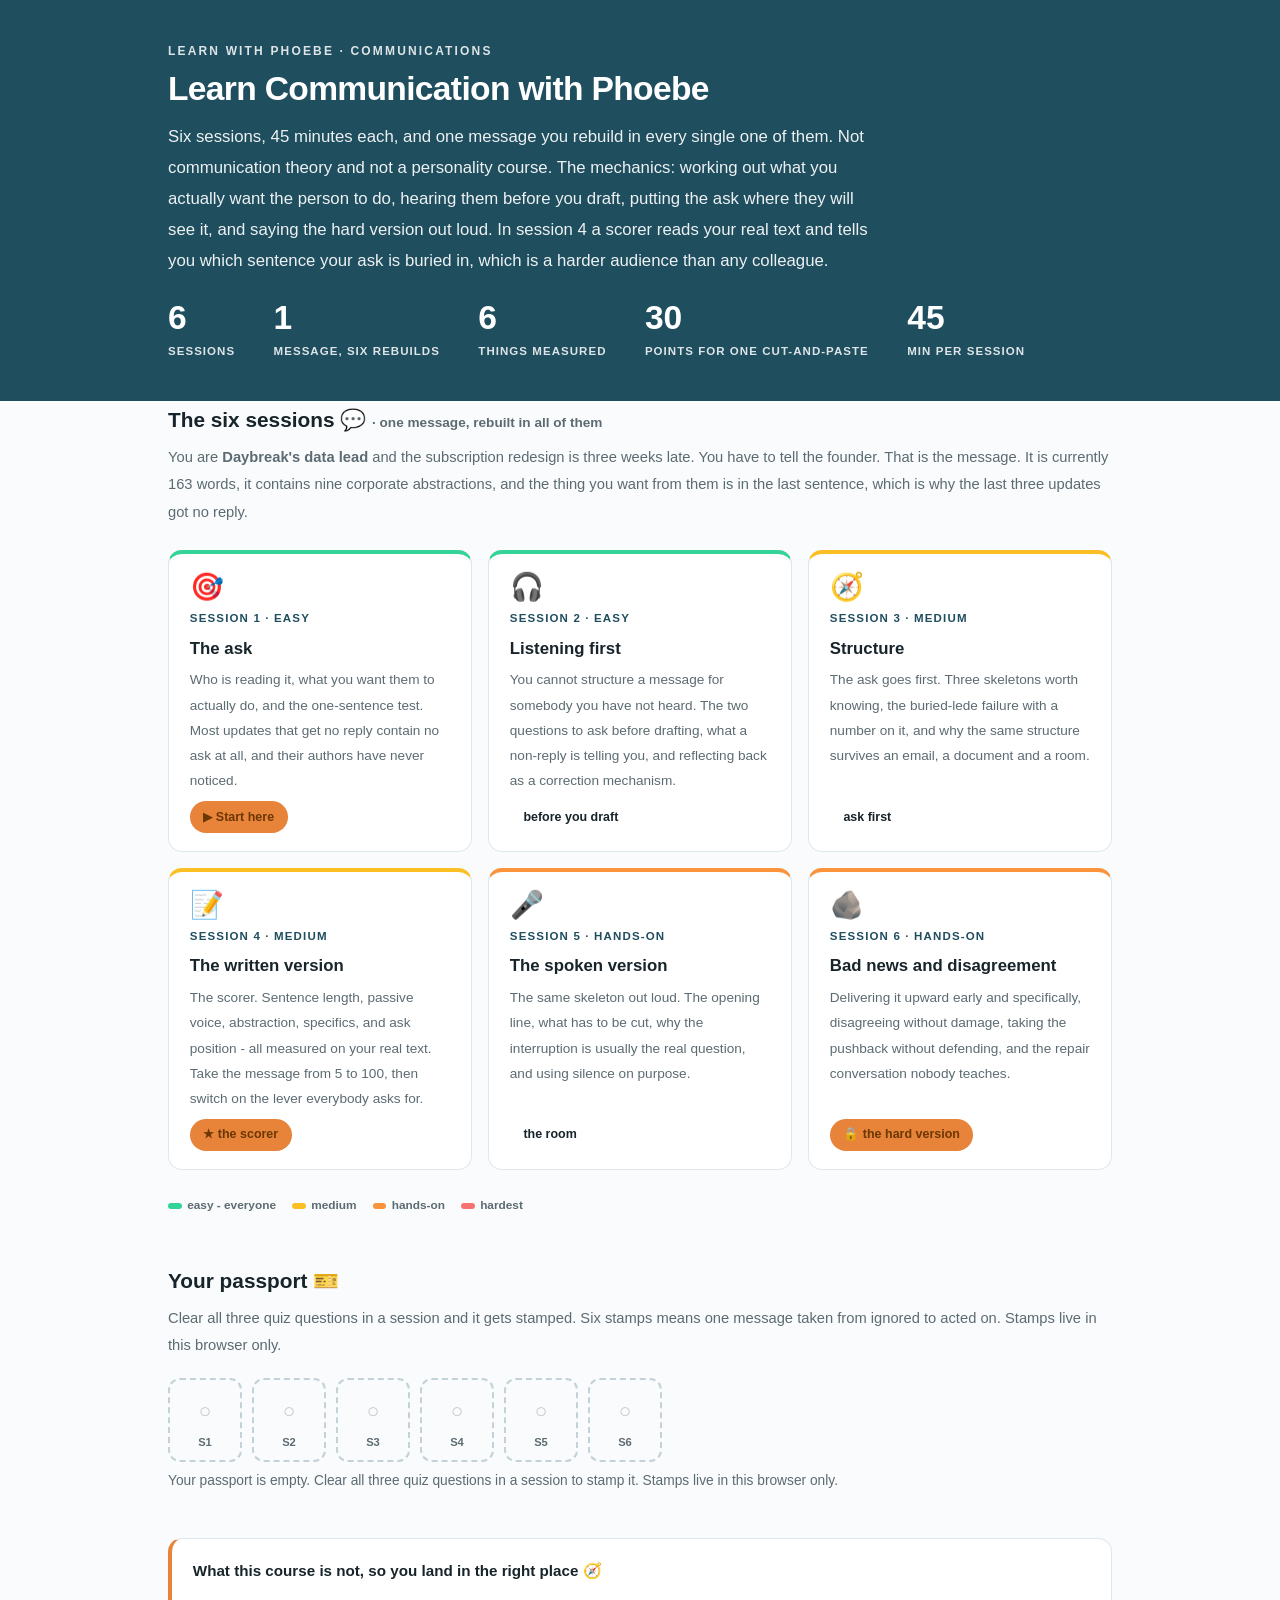
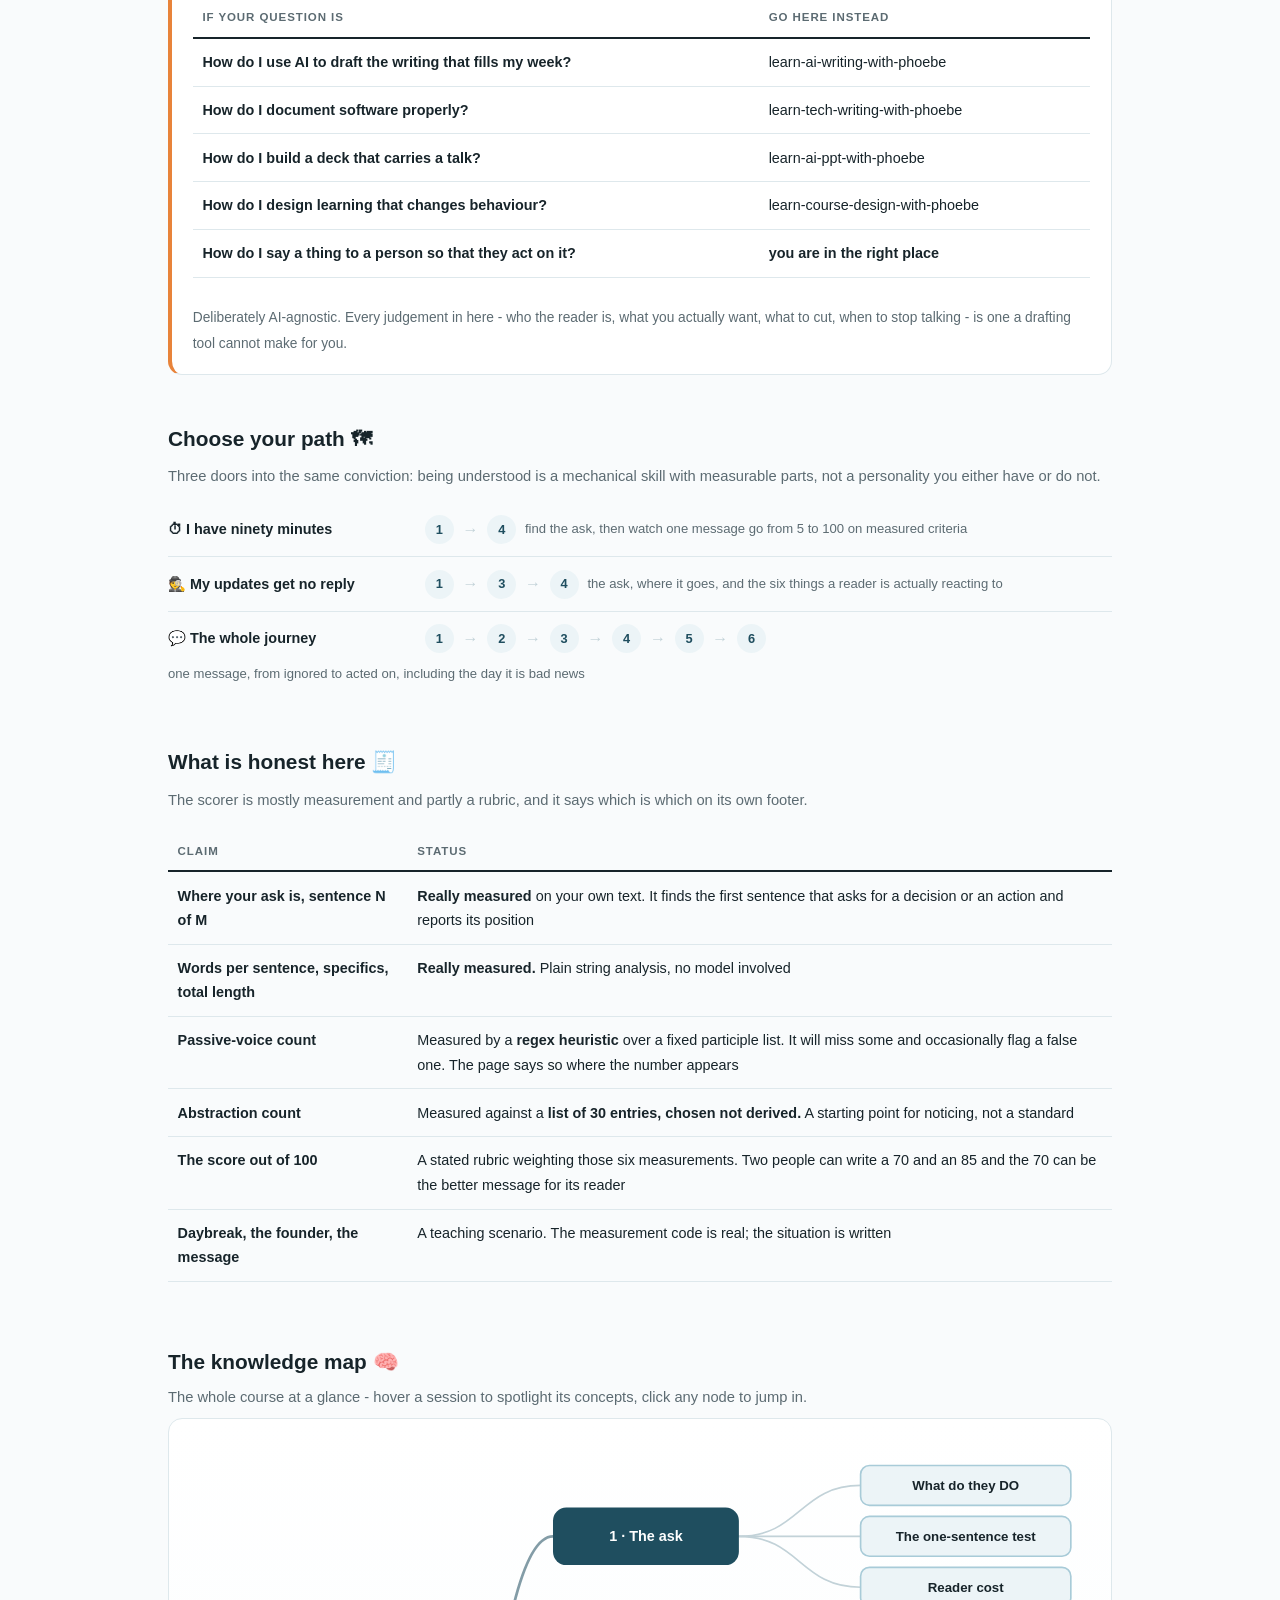
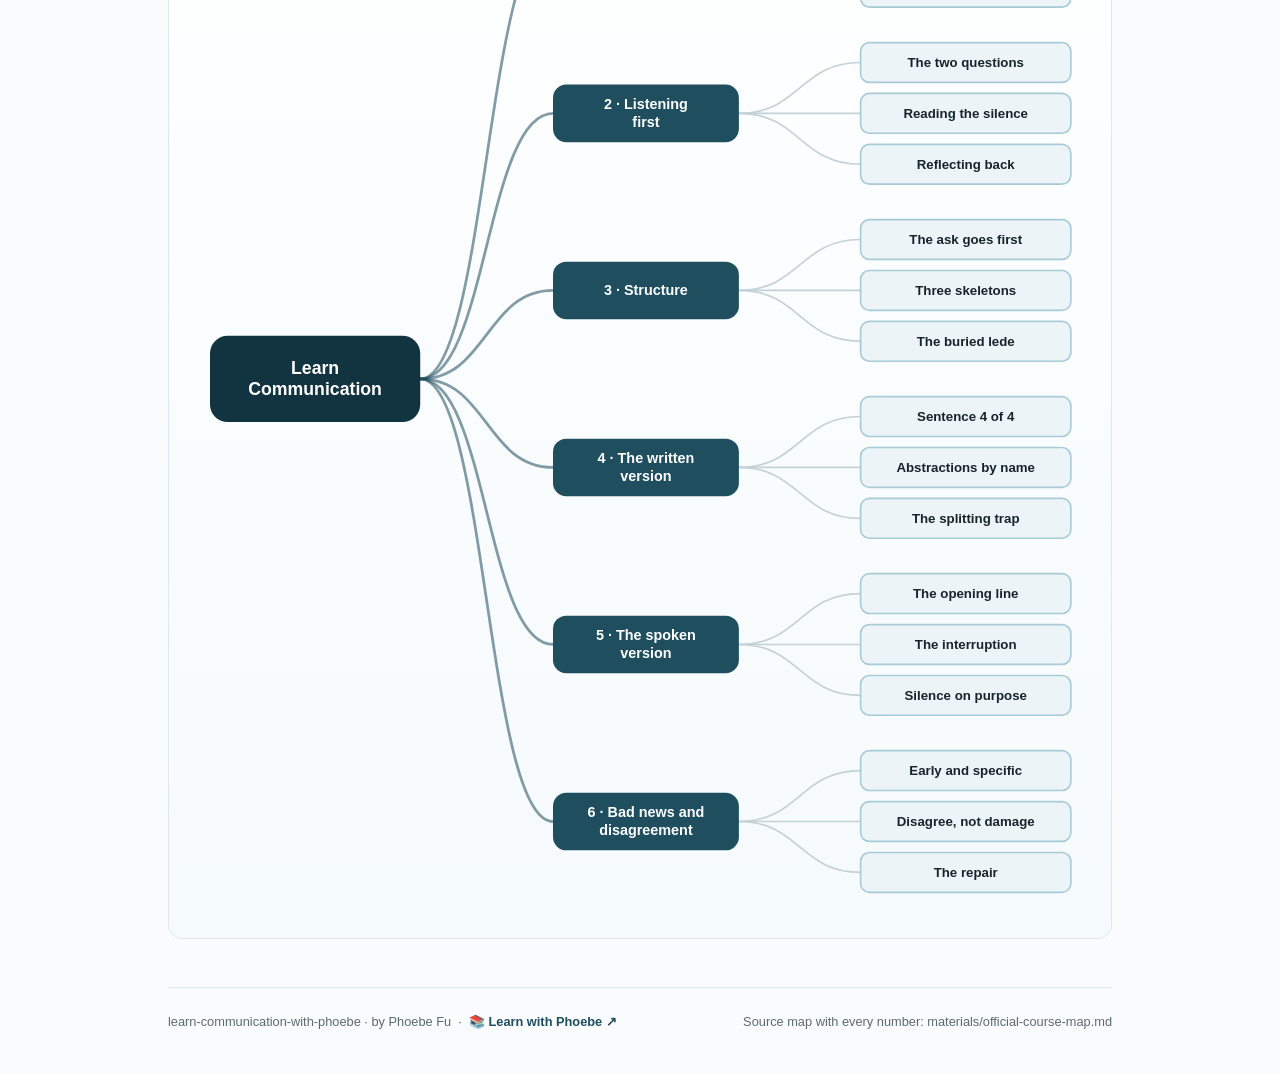
==== index.html @ 99e03c55 "learn-communication-with-phoebe: six sessions, one message rebuilt six times Section comm course 1 o" ====
<!DOCTYPE html>
<html lang="en">
<head>
<meta charset="UTF-8">
<meta name="viewport" content="width=device-width, initial-scale=1.0">
<!-- social:start -->
<meta name="description" content="Six sessions, one message that keeps failing. Audience, listening, structure, the written version, the spoken version, and the day it is bad news. With a scorer that measures your real text - including which sentence your ask is buried in. Free, by Phoebe Fu.">
<meta property="og:type" content="website">
<meta property="og:site_name" content="Learn with Phoebe">
<meta property="og:title" content="Learn Communication with Phoebe">
<meta property="og:description" content="One message, rebuilt six times. With a clarity scorer that measures your real text and tells you which sentence your ask is buried in.">
<meta property="og:url" content="https://phoebefu6.github.io/learn-communication-with-phoebe/">
<meta property="og:image" content="https://phoebefu6.github.io/learn-communication-with-phoebe/assets/og-cover.png">
<meta property="og:image:width" content="1200">
<meta property="og:image:height" content="630">
<meta name="twitter:card" content="summary_large_image">
<meta name="twitter:title" content="Learn Communication with Phoebe">
<meta name="twitter:description" content="One message, rebuilt six times, with a scorer that measures your real text.">
<meta name="twitter:image" content="https://phoebefu6.github.io/learn-communication-with-phoebe/assets/og-cover.png">
<!-- social:end -->
<title>Learn Communication with Phoebe</title>
<link rel="stylesheet" href="assets/style.css?v=2">
<style>

  .stats-row { display: flex; gap: 2.4rem; margin-top: 1.5rem; flex-wrap: wrap; }
  .stat b { display: block; font-size: 2.1rem; font-weight: 800; line-height: 1.05; font-variant-numeric: tabular-nums; }
  .stat span { font-size: .72rem; opacity: .85; text-transform: uppercase; letter-spacing: .09em; font-weight: 600; }

  .course-grid { display: grid; grid-template-columns: repeat(auto-fit, minmax(17rem, 1fr)); gap: 1rem; margin-top: 1.5rem; }
  .course-card {
    border: 1px solid var(--hairline);
    border-top: 4px solid var(--diff, var(--indigo));
    border-radius: var(--radius);
    padding: 1.2rem 1.3rem 1.1rem;
    display: flex;
    flex-direction: column;
    gap: .5rem;
    text-decoration: none;
    color: var(--ink);
    background: #fff;
    transition: box-shadow .15s ease, border-color .15s ease, transform .15s ease;
    position: relative;
  }
  .course-card:hover { border-color: var(--indigo-soft); border-top-color: var(--diff, var(--indigo)); box-shadow: 0 8px 28px rgba(31,78,95,.14); transform: translateY(-3px); }
  .course-card .cicon { font-size: 1.7rem; line-height: 1; }
  .course-card .cnum { font-size: .72rem; font-weight: 700; color: var(--indigo); text-transform: uppercase; letter-spacing: .1em; }
  .course-card h3 { font-size: 1.05rem; font-weight: 800; line-height: 1.3; }
  .course-card p { font-size: .85rem; color: var(--muted); flex: 1; }
  .course-card .meta { display: flex; gap: .4rem; flex-wrap: wrap; }

  .diff-legend { display: flex; gap: 1rem; margin-top: 1.6rem; font-size: .74rem; color: var(--muted); font-weight: 600; flex-wrap: wrap; }
  .diff-legend i { display: inline-block; width: .85rem; height: .35rem; border-radius: 999px; margin-right: .35rem; vertical-align: middle; }

  .paths { margin-top: 2.6rem; }
  .paths h2 { font-size: 1.3rem; font-weight: 800; margin-bottom: .3rem; }
  .paths .plede { color: var(--muted); font-size: .92rem; margin-bottom: .8rem; }
  .path { display: flex; gap: .55rem; align-items: center; padding: .75rem 0; border-bottom: .5px solid var(--hairline); flex-wrap: wrap; }
  .path:last-child { border-bottom: none; }
  .path b { min-width: 15.5rem; font-size: .9rem; }
  .path .pstep { background: var(--indigo-50); color: var(--indigo); border-radius: 999px; padding: .16rem .68rem; font-weight: 700; font-size: .8rem; text-decoration: none; transition: all .12s ease; }
  .path .pstep:hover { background: var(--indigo); color: #fff; }
  .path .parr { color: var(--faint); font-weight: 700; }

  .mm-section { margin-top: 1.6rem; }
  .mm-section h2 { font-size: 1.3rem; font-weight: 800; margin-bottom: .2rem; }
  .mm-section .mm-lede { color: var(--muted); font-size: .92rem; margin-bottom: .4rem; }
  .mm-wrap { border: 1px solid var(--hairline); border-radius: var(--radius); background: linear-gradient(180deg,#fff,#F5FAFC); padding: .6rem; overflow-x: auto; }
  .mm-svg { width: 100%; height: auto; display: block; max-width: 60rem; margin: 0 auto; min-width: 34rem; }
  .mm-link { cursor: pointer; text-decoration: none; }
  .mm-node rect { transition: opacity .15s ease, filter .15s ease; }
  .mm-node text { pointer-events: none; }
  .mm-link:hover .mm-node rect { filter: brightness(1.06); }
  .mm-edge { transition: opacity .15s ease; }

  .not-this { border: 1px solid var(--hairline); border-left: 4px solid var(--amber); border-radius: var(--radius); background: #fff; padding: 1.1rem 1.3rem; margin-top: 1.2rem; }
  .not-this h3 { font-size: .95rem; font-weight: 800; margin-bottom: .5rem; }
</style>
</head>
<body>

<header class="masthead">
  <div class="wrap">
    <div class="eyebrow">Learn with Phoebe &middot; Communications</div>
    <h1>Learn <span class="accent">Communication</span> with Phoebe</h1>
    <p class="sub">Six sessions, 45 minutes each, and one message you rebuild in every single one of them. Not communication theory and not a personality course. The mechanics: working out what you actually want the person to do, hearing them before you draft, putting the ask where they will see it, and saying the hard version out loud. In session 4 a scorer reads your real text and tells you which sentence your ask is buried in, which is a harder audience than any colleague.</p>
    <div class="stats-row">
      <div class="stat"><b data-count="6">6</b><span>sessions</span></div>
      <div class="stat"><b data-count="1">1</b><span>message, six rebuilds</span></div>
      <div class="stat"><b data-count="6">6</b><span>things measured</span></div>
      <div class="stat"><b data-count="30">30</b><span>points for one cut-and-paste</span></div>
      <div class="stat"><b data-count="45">45</b><span>min per session</span></div>
    </div>
  </div>
</header>

<main class="wrap">

  <section class="section">
    <div class="paths" style="margin-top:0">
      <h2>The six sessions &#128172; <span style="font-size:.85rem;font-weight:600;color:var(--muted)">&middot; one message, rebuilt in all of them</span></h2>
      <p class="plede">You are <strong>Daybreak's data lead</strong> and the subscription redesign is three weeks late. You have to tell the founder. That is the message. It is currently 163 words, it contains nine corporate abstractions, and the thing you want from them is in the last sentence, which is why the last three updates got no reply.</p>
    </div>

    <div class="course-grid">
      <a class="course-card" href="courses/01-the-ask.html" style="--diff:#34D399">
        <span class="cicon">&#127919;</span>
        <span class="cnum">Session 1 &middot; easy</span>
        <h3>The ask</h3>
        <p>Who is reading it, what you want them to actually do, and the one-sentence test. Most updates that get no reply contain no ask at all, and their authors have never noticed.</p>
        <span class="meta"><span class="pill amber">&#9654; Start here</span></span>
      </a>
      <a class="course-card" href="courses/02-listening-first.html" style="--diff:#34D399">
        <span class="cicon">&#127911;</span>
        <span class="cnum">Session 2 &middot; easy</span>
        <h3>Listening first</h3>
        <p>You cannot structure a message for somebody you have not heard. The two questions to ask before drafting, what a non-reply is telling you, and reflecting back as a correction mechanism.</p>
        <span class="meta"><span class="pill">before you draft</span></span>
      </a>
      <a class="course-card" href="courses/03-structure.html" style="--diff:#FBBF24">
        <span class="cicon">&#129517;</span>
        <span class="cnum">Session 3 &middot; medium</span>
        <h3>Structure</h3>
        <p>The ask goes first. Three skeletons worth knowing, the buried-lede failure with a number on it, and why the same structure survives an email, a document and a room.</p>
        <span class="meta"><span class="pill">ask first</span></span>
      </a>
      <a class="course-card" href="courses/04-the-written-version.html" style="--diff:#FBBF24">
        <span class="cicon">&#128221;</span>
        <span class="cnum">Session 4 &middot; medium</span>
        <h3>The written version</h3>
        <p>The scorer. Sentence length, passive voice, abstraction, specifics, and ask position - all measured on your real text. Take the message from 5 to 100, then switch on the lever everybody asks for.</p>
        <span class="meta"><span class="pill amber">&#9733; the scorer</span></span>
      </a>
      <a class="course-card" href="courses/05-the-spoken-version.html" style="--diff:#FB923C">
        <span class="cicon">&#127908;</span>
        <span class="cnum">Session 5 &middot; hands-on</span>
        <h3>The spoken version</h3>
        <p>The same skeleton out loud. The opening line, what has to be cut, why the interruption is usually the real question, and using silence on purpose.</p>
        <span class="meta"><span class="pill">the room</span></span>
      </a>
      <a class="course-card" href="courses/06-bad-news-and-disagreement.html" style="--diff:#FB923C">
        <span class="cicon">&#129704;</span>
        <span class="cnum">Session 6 &middot; hands-on</span>
        <h3>Bad news and disagreement</h3>
        <p>Delivering it upward early and specifically, disagreeing without damage, taking the pushback without defending, and the repair conversation nobody teaches.</p>
        <span class="meta"><span class="pill amber">&#128274; the hard version</span></span>
      </a>
    </div>

    <div class="diff-legend">
      <span><i style="background:#34D399"></i>easy - everyone</span>
      <span><i style="background:#FBBF24"></i>medium</span>
      <span><i style="background:#FB923C"></i>hands-on</span>
      <span><i style="background:#F87171"></i>hardest</span>
    </div>
  </section>

  <section class="section">
    <div class="paths" style="margin-top:0">
      <h2>Your passport &#127915;</h2>
      <p class="plede">Clear all three quiz questions in a session and it gets stamped. Six stamps means one message taken from ignored to acted on. Stamps live in this browser only.</p>
    </div>
    <div class="pp-strip"></div>
  </section>

  <section class="section">
    <div class="not-this">
      <h3>What this course is not, so you land in the right place &#129517;</h3>
      <table class="clean">
        <tr><th>If your question is</th><th>Go here instead</th></tr>
        <tr><td>How do I use AI to draft the writing that fills my week?</td><td><span class="mono">learn-ai-writing-with-phoebe</span></td></tr>
        <tr><td>How do I document software properly?</td><td><span class="mono">learn-tech-writing-with-phoebe</span></td></tr>
        <tr><td>How do I build a deck that carries a talk?</td><td><span class="mono">learn-ai-ppt-with-phoebe</span></td></tr>
        <tr><td>How do I design learning that changes behaviour?</td><td><span class="mono">learn-course-design-with-phoebe</span></td></tr>
        <tr><td><strong>How do I say a thing to a person so that they act on it?</strong></td><td><strong>you are in the right place</strong></td></tr>
      </table>
      <p style="margin-top:.7rem;font-size:.86rem;color:var(--muted)">Deliberately AI-agnostic. Every judgement in here - who the reader is, what you actually want, what to cut, when to stop talking - is one a drafting tool cannot make for you.</p>
    </div>
  </section>

  <section class="section">
    <div class="paths">
      <h2>Choose your path &#128506;</h2>
      <p class="plede">Three doors into the same conviction: being understood is a mechanical skill with measurable parts, not a personality you either have or do not.</p>
      <div class="path"><b>&#9201; I have ninety minutes</b>
        <a class="pstep" href="courses/01-the-ask.html">1</a><span class="parr">&rarr;</span>
        <a class="pstep" href="courses/04-the-written-version.html">4</a>
        <span style="font-size:.82rem;color:var(--muted)">find the ask, then watch one message go from 5 to 100 on measured criteria</span>
      </div>
      <div class="path"><b>&#128373; My updates get no reply</b>
        <a class="pstep" href="courses/01-the-ask.html">1</a><span class="parr">&rarr;</span>
        <a class="pstep" href="courses/03-structure.html">3</a><span class="parr">&rarr;</span>
        <a class="pstep" href="courses/04-the-written-version.html">4</a>
        <span style="font-size:.82rem;color:var(--muted)">the ask, where it goes, and the six things a reader is actually reacting to</span>
      </div>
      <div class="path"><b>&#128172; The whole journey</b>
        <a class="pstep" href="courses/01-the-ask.html">1</a><span class="parr">&rarr;</span>
        <a class="pstep" href="courses/02-listening-first.html">2</a><span class="parr">&rarr;</span>
        <a class="pstep" href="courses/03-structure.html">3</a><span class="parr">&rarr;</span>
        <a class="pstep" href="courses/04-the-written-version.html">4</a><span class="parr">&rarr;</span>
        <a class="pstep" href="courses/05-the-spoken-version.html">5</a><span class="parr">&rarr;</span>
        <a class="pstep" href="courses/06-bad-news-and-disagreement.html">6</a>
        <span style="font-size:.82rem;color:var(--muted)">one message, from ignored to acted on, including the day it is bad news</span>
      </div>
    </div>
  </section>

  <section class="section">
    <div class="paths" style="margin-top:0">
      <h2>What is honest here &#129534;</h2>
      <p class="plede">The scorer is mostly measurement and partly a rubric, and it says which is which on its own footer.</p>
    </div>
    <table class="clean">
      <tr><th>Claim</th><th>Status</th></tr>
      <tr><td>Where your ask is, sentence N of M</td><td><strong>Really measured</strong> on your own text. It finds the first sentence that asks for a decision or an action and reports its position</td></tr>
      <tr><td>Words per sentence, specifics, total length</td><td><strong>Really measured.</strong> Plain string analysis, no model involved</td></tr>
      <tr><td>Passive-voice count</td><td>Measured by a <strong>regex heuristic</strong> over a fixed participle list. It will miss some and occasionally flag a false one. The page says so where the number appears</td></tr>
      <tr><td>Abstraction count</td><td>Measured against a <strong>list of 30 entries, chosen not derived.</strong> A starting point for noticing, not a standard</td></tr>
      <tr><td>The score out of 100</td><td>A stated rubric weighting those six measurements. Two people can write a 70 and an 85 and the 70 can be the better message for its reader</td></tr>
      <tr><td>Daybreak, the founder, the message</td><td>A teaching scenario. The measurement code is real; the situation is written</td></tr>
    </table>
  </section>

  <section class="section mm-section">
    <h2>The knowledge map &#129504;</h2>
    <p class="mm-lede">The whole course at a glance - hover a session to spotlight its concepts, click any node to jump in.</p>
    <div class="mm-wrap"><div id="mindmap"></div></div>
  </section>

  <footer class="pagefoot">
    <span>learn-communication-with-phoebe &middot; by Phoebe Fu &nbsp;&middot;&nbsp; &#128218; <a href="https://phoebefu6.github.io/learn-with-phoebe/">Learn with Phoebe &#8599;</a></span>
    <span>Source map with every number: <span class="mono">materials/official-course-map.md</span></span>
  </footer>

</main>

<script>
window.MINDMAP_DATA = {
  title: "Learn\nCommunication",
  centerColor: "#123441",
  sessions: [
    { label: "The ask", href: "courses/01-the-ask.html", color: "#34D399",
      concepts: [
        { label: "What do they DO", href: "courses/01-the-ask.html" },
        { label: "The one-sentence test", href: "courses/01-the-ask.html" },
        { label: "Reader cost", href: "courses/01-the-ask.html" } ] },
    { label: "Listening\nfirst", href: "courses/02-listening-first.html", color: "#34D399",
      concepts: [
        { label: "The two questions", href: "courses/02-listening-first.html" },
        { label: "Reading the silence", href: "courses/02-listening-first.html" },
        { label: "Reflecting back", href: "courses/02-listening-first.html" } ] },
    { label: "Structure", href: "courses/03-structure.html", color: "#FBBF24",
      concepts: [
        { label: "The ask goes first", href: "courses/03-structure.html" },
        { label: "Three skeletons", href: "courses/03-structure.html" },
        { label: "The buried lede", href: "courses/03-structure.html" } ] },
    { label: "The written\nversion", href: "courses/04-the-written-version.html", color: "#FBBF24",
      concepts: [
        { label: "Sentence 4 of 4", href: "courses/04-the-written-version.html" },
        { label: "Abstractions by name", href: "courses/04-the-written-version.html" },
        { label: "The splitting trap", href: "courses/04-the-written-version.html" } ] },
    { label: "The spoken\nversion", href: "courses/05-the-spoken-version.html", color: "#FB923C",
      concepts: [
        { label: "The opening line", href: "courses/05-the-spoken-version.html" },
        { label: "The interruption", href: "courses/05-the-spoken-version.html" },
        { label: "Silence on purpose", href: "courses/05-the-spoken-version.html" } ] },
    { label: "Bad news and\ndisagreement", href: "courses/06-bad-news-and-disagreement.html", color: "#FB923C",
      concepts: [
        { label: "Early and specific", href: "courses/06-bad-news-and-disagreement.html" },
        { label: "Disagree, not damage", href: "courses/06-bad-news-and-disagreement.html" },
        { label: "The repair", href: "courses/06-bad-news-and-disagreement.html" } ] }
  ]
};
</script>
<script src="assets/mindmap.js?v=2"></script>
<script src="assets/app.js?v=2"></script>
</body>
</html>
---- assets/style.css ----
/* learn-communication-with-phoebe - editorial bold design system
   Accent: deep petrol #1F4E5F · Ink petrol #123441 · Flagship: signal orange #E8833A
   (CSS var names still read --indigo/--amber; they hold petrol and orange.) */

:root {
  --indigo: #1F4E5F;
  --indigo-deep: #123441;
  --indigo-mid: #2E7189;
  --indigo-soft: #A8CBD8;
  --indigo-50: #ECF4F7;
  --ink: #17242A;
  --muted: #5C6B72;
  --faint: #C2D2D8;
  --hairline: #DEE8EC;
  --amber: #E8833A;
  --amber-ink: #6B3703;
  --amber-50: #FDF2E7;
  --paper: #F9FBFC;
  --code-bg: #10222A;
  --code-ink: #DCE9EE;
  --radius: 14px;
}

* { margin: 0; padding: 0; box-sizing: border-box; }

html { font-size: 16px; scroll-behavior: smooth; }
html.zoom-125 { font-size: 20px; }
html.zoom-150 { font-size: 24px; }

body {
  font-family: "Inter", -apple-system, BlinkMacSystemFont, "Segoe UI", Roboto, sans-serif;
  background: var(--paper);
  color: var(--ink);
  line-height: 1.85;
  font-feature-settings: "tnum";
}

.wrap { max-width: 62rem; margin: 0 auto; padding: 0 1.5rem; }

/* ---------- header band ---------- */
.masthead {
  background: var(--indigo);
  color: #fff;
  padding: 2.5rem 0 2.25rem;
}
.masthead .eyebrow {
  font-size: .75rem;
  letter-spacing: .18em;
  text-transform: uppercase;
  opacity: .85;
  font-weight: 600;
}
.masthead h1 {
  font-size: 2.1rem;
  line-height: 1.15;
  font-weight: 800;
  margin: .5rem 0 .75rem;
  letter-spacing: -.02em;
}
.masthead h1 .accent { color: inherit; }
.masthead .sub { font-size: 1.05rem; opacity: .92; max-width: 44rem; }

.chip-row { display: flex; flex-wrap: wrap; gap: .5rem; margin-top: 1.1rem; }
.chip {
  display: inline-flex;
  align-items: center;
  gap: .35rem;
  border-radius: 999px;
  padding: .25rem .8rem;
  font-size: .78rem;
  font-weight: 600;
  white-space: nowrap;
}
.chip.level { background: #fff; color: var(--indigo); }
.chip.audience { background: rgba(255,255,255,.16); color: #fff; border: 1px solid rgba(255,255,255,.35); }
.chip.time { background: var(--ink); color: #fff; font-variant-numeric: tabular-nums; }


/* ---------- toolbar ---------- */
.toolbar {
  position: sticky;
  top: 0;
  z-index: 40;
  background: rgba(255,255,255,.94);
  backdrop-filter: blur(6px);
  border-bottom: 1px solid var(--hairline);
  padding: .55rem 0;
}
.toolbar .wrap { display: flex; align-items: center; gap: .6rem; }
.toolbar .crumb { font-size: .8rem; color: var(--muted); font-weight: 600; margin-right: auto; }
.toolbar .crumb a { color: var(--indigo); text-decoration: none; }
.btn {
  border: 1px solid var(--hairline);
  background: #fff;
  color: var(--ink);
  border-radius: 999px;
  padding: .35rem .9rem;
  font-size: .78rem;
  font-weight: 600;
  cursor: pointer;
  font-family: inherit;
  transition: all .15s ease;
}
.btn:hover { border-color: var(--indigo); color: var(--indigo); }
.btn.primary { background: var(--indigo); border-color: var(--indigo); color: #fff; }
.btn.primary:hover { background: var(--indigo-deep); }

/* ---------- sections ---------- */
main { padding: 2.5rem 0 4rem; }

.section { margin-bottom: 2.8rem; }
.section-kicker { margin-bottom: 1rem; }
.section-kicker .klabel {
  display: block;
  font-size: .72rem;
  text-transform: uppercase;
  letter-spacing: .1em;
  color: var(--indigo);
  font-weight: 700;
  margin-bottom: .35rem;
}
.section-kicker h2 {
  font-size: 1.45rem;
  font-weight: 800;
  letter-spacing: -.01em;
  display: flex;
  align-items: center;
  gap: .7rem;
  flex-wrap: wrap;
}
.section-kicker .tag {
  border-radius: 999px;
  padding: .18rem .7rem;
  font-size: .7rem;
  font-weight: 700;
  text-transform: uppercase;
  letter-spacing: .08em;
}
.tag.concept { background: var(--indigo-50); color: var(--indigo); }
.tag.demo { background: var(--amber-50); color: var(--amber-ink); }
.tag.exercise { background: var(--ink); color: #fff; }

.lede { color: var(--muted); max-width: 46rem; margin-bottom: 1.4rem; line-height: 1.8; }

/* live vs self-study markers on cards */
.mode {
  font-size: .64rem;
  font-weight: 700;
  text-transform: uppercase;
  letter-spacing: .07em;
  padding: .14rem .6rem;
  border-radius: 999px;
  flex: none;
}
.mode.live { background: var(--indigo); color: #fff; }
.mode.self { background: #fff; color: var(--muted); border: 1px solid var(--hairline); }

/* ---------- accordions ---------- */
details.card {
  border: 1px solid var(--hairline);
  border-radius: var(--radius);
  margin-bottom: .8rem;
  overflow: hidden;
  background: #fff;
}
details.card[open] { border-color: var(--indigo-soft); box-shadow: 0 8px 28px rgba(31,78,95,.08); }
details.card summary {
  list-style: none;
  cursor: pointer;
  padding: 1rem 1.25rem;
  display: flex;
  align-items: center;
  gap: .75rem;
  font-weight: 700;
  font-size: 1.02rem;
  user-select: none;
}
details.card summary::-webkit-details-marker { display: none; }
details.card summary .dot {
  width: .6rem; height: .6rem;
  border-radius: 999px;
  background: var(--indigo);
  flex: none;
}
details.card summary .mini { margin-left: auto; font-size: .72rem; color: var(--muted); font-weight: 600; white-space: nowrap; }
details.card summary .caret { transition: transform .2s ease; color: var(--indigo); font-size: .8rem; }
details.card[open] summary .caret { transform: rotate(90deg); }
details.card .body { padding: 0 1.25rem 1.4rem; border-top: 1px solid var(--hairline); padding-top: 1.15rem; }
details.card .body p { margin-bottom: 1.05rem; max-width: 48rem; }
details.card .body p:last-child { margin-bottom: 0; }
details.card .body ul, details.card .body ol { margin: 0 0 1.1rem 1.2rem; max-width: 47rem; }
details.card .body li { margin-bottom: .65rem; }
details.card .body h4 { font-size: .95rem; font-weight: 700; margin: 1.1rem 0 .45rem; }
details.card .body h4:first-child { margin-top: 0; }

/* ---------- pills & legends ---------- */
.legend { display: flex; flex-wrap: wrap; gap: .5rem; margin: 0 0 1.2rem; }
.pill {
  display: inline-flex;
  align-items: center;
  gap: .4rem;
  border-radius: 999px;
  padding: .28rem .85rem;
  font-size: .78rem;
  font-weight: 600;
}
.pill.solid { background: var(--indigo); color: #fff; }
.pill.light { background: var(--indigo-50); color: var(--indigo); }
.pill.inkpill { background: var(--ink); color: #fff; }
.pill.amber, .pill.peach { background: var(--amber); color: var(--amber-ink); }
.pill.bare { color: var(--faint); }

/* ---------- 4D grid ---------- */
.grid-2 { display: grid; grid-template-columns: repeat(auto-fit, minmax(15rem, 1fr)); gap: .8rem; margin: .5rem 0 1rem; }
.d-card {
  border: 1px solid var(--hairline);
  border-left: 4px solid var(--indigo);
  border-radius: 10px;
  padding: 1rem 1.1rem;
}
.d-card h4 { font-size: .95rem; margin-bottom: .3rem; }
.d-card h4 .lead-letter { color: var(--indigo); }
.d-card p { font-size: .86rem; color: var(--muted); margin: 0; }

/* ---------- tables ---------- */
table.clean { width: 100%; border-collapse: collapse; font-size: .9rem; margin: .4rem 0 1rem; }
table.clean th {
  text-align: left;
  font-size: .72rem;
  text-transform: uppercase;
  letter-spacing: .08em;
  color: var(--muted);
  padding: .5rem .6rem;
  border-bottom: 2px solid var(--ink);
}
table.clean td { padding: .7rem .6rem; border-bottom: .5px solid var(--hairline); vertical-align: top; line-height: 1.7; }
table.clean td:first-child { font-weight: 600; }

/* ---------- prompt boxes ---------- */
.prompt-box {
  position: relative;
  background: var(--code-bg);
  color: var(--code-ink);
  border-radius: var(--radius);
  padding: 1.1rem 1.2rem;
  margin: 1rem 0 1.2rem;
  font-family: "SF Mono", ui-monospace, Menlo, Consolas, monospace;
  font-size: .84rem;
  line-height: 1.65;
  white-space: pre-wrap;
  word-break: break-word;
}
.prompt-box .label {
  position: absolute;
  top: -0.7rem;
  left: 1rem;
  background: var(--indigo);
  color: #fff;
  font-family: "Inter", -apple-system, sans-serif;
  font-size: .68rem;
  font-weight: 700;
  letter-spacing: .06em;
  text-transform: uppercase;
  border-radius: 999px;
  padding: .15rem .7rem;
}
.prompt-box.bad .label { background: var(--faint); color: var(--ink); }
.prompt-box.good .label { background: var(--amber); color: var(--amber-ink); }
.copy-btn {
  position: absolute;
  top: .7rem;
  right: .7rem;
  background: rgba(255,255,255,.1);
  border: 1px solid rgba(255,255,255,.25);
  color: #fff;
  border-radius: 999px;
  padding: .25rem .8rem;
  font-size: .72rem;
  font-weight: 600;
  cursor: pointer;
  font-family: "Inter", -apple-system, sans-serif;
  transition: background .15s ease;
}
.copy-btn:hover { background: rgba(255,255,255,.22); }
.copy-btn.copied { background: var(--amber); border-color: var(--amber); color: var(--amber-ink); }

/* ---------- demo steps ---------- */
.steps { counter-reset: step; margin: .6rem 0 1rem; }
.step {
  display: flex;
  gap: .9rem;
  padding: .85rem 0;
  border-bottom: .5px solid var(--hairline);
}
.step:last-child { border-bottom: none; }
.step::before {
  counter-increment: step;
  content: counter(step);
  flex: none;
  width: 1.7rem; height: 1.7rem;
  border-radius: 999px;
  background: var(--indigo-50);
  color: var(--indigo);
  font-weight: 700;
  font-size: .85rem;
  display: inline-flex;
  align-items: center;
  justify-content: center;
  margin-top: .1rem;
}
.step p { margin: 0; }

/* ---------- callouts ---------- */
.callout {
  border-radius: var(--radius);
  padding: 1rem 1.2rem;
  margin: 1rem 0;
  font-size: .92rem;
}
.callout.tip { background: var(--indigo-50); border-left: 4px solid var(--indigo); }
.callout.win { background: var(--amber-50); border-left: 4px solid var(--amber); }
.callout strong:first-child { display: block; margin-bottom: .2rem; }

.callout.example {
  background: #FFFFFF;
  border: 1px solid var(--hairline);
  border-left: 4px solid var(--amber);
  font-size: .9rem;
}
.callout.example .ex-pill {
  display: inline-block;
  background: var(--amber);
  color: var(--amber-ink);
  border-radius: 999px;
  padding: .15rem .7rem;
  font-size: .68rem;
  font-weight: 700;
  text-transform: uppercase;
  letter-spacing: .06em;
  margin-bottom: .5rem;
}
.callout.example p { margin: 0 0 .75rem; max-width: 47rem; }
.callout.example p:last-child { margin-bottom: 0; }
.callout.example ul { margin: 0 0 0 1.1rem; max-width: 46rem; }
.callout.example li { margin-bottom: .6rem; }
.callout.example li:last-child { margin-bottom: 0; }

/* ---------- zoomable figures ---------- */
figure.zoomable {
  border: 1px solid var(--hairline);
  border-radius: var(--radius);
  padding: 1.2rem;
  margin: 1rem 0 1.4rem;
  cursor: zoom-in;
  transition: box-shadow .15s ease;
  background: #fff;
}
figure.zoomable:hover { box-shadow: 0 8px 28px rgba(31,78,95,.12); }
figure.zoomable svg, figure.zoomable img { width: 100%; height: auto; display: block; }
figure.zoomable figcaption {
  margin-top: .6rem;
  font-size: .76rem;
  color: var(--muted);
  font-weight: 600;
  display: flex;
  align-items: center;
  gap: .4rem;
}

.lightbox {
  position: fixed;
  inset: 0;
  z-index: 100;
  background: rgba(23,36,42,.9);
  display: none;
  align-items: center;
  justify-content: center;
  padding: 3vh 3vw;
  cursor: zoom-out;
}
.lightbox.open { display: flex; }
.lightbox .inner {
  background: #fff;
  border-radius: var(--radius);
  padding: 2rem;
  max-width: 94vw;
  max-height: 92vh;
  overflow: auto;
}
.lightbox .inner svg, .lightbox .inner img { width: min(88vw, 70rem); height: auto; }
.lightbox .close-hint {
  position: fixed;
  top: 1rem; right: 1.4rem;
  color: #fff;
  font-size: .8rem;
  font-weight: 600;
  opacity: .8;
}

/* ---------- courses covered ---------- */
.covered { border: 1px solid var(--hairline); border-radius: var(--radius); overflow: hidden; }
.covered-row {
  display: flex;
  align-items: baseline;
  gap: .8rem;
  padding: .75rem 1.1rem;
  border-bottom: .5px solid var(--hairline);
  font-size: .9rem;
}
.covered-row:last-child { border-bottom: none; }
.covered-row .status { flex: none; }
.covered-row .name { font-weight: 600; }
.covered-row .note { margin-left: auto; color: var(--muted); font-size: .78rem; text-align: right; }

/* ---------- cheat sheet footer ---------- */
.cheat {
  background: var(--ink);
  color: #fff;
  border-radius: var(--radius);
  padding: 1.6rem 1.6rem 1.3rem;
  margin-top: 3rem;
}
.cheat h3 { font-size: 1.1rem; margin-bottom: 1rem; }
.cheat h3 span { color: var(--indigo-soft); }
.cheat .grid-2 { gap: 1rem; }
.cheat .cheat-item { border-left: 3px solid var(--indigo-mid); padding-left: .8rem; }
.cheat .cheat-item b { display: block; font-size: .85rem; color: var(--indigo-soft); }
.cheat .cheat-item span { font-size: .82rem; opacity: .85; }

footer.pagefoot {
  border-top: 1px solid var(--hairline);
  margin-top: 3rem;
  padding: 1.4rem 0 2.5rem;
  font-size: .8rem;
  color: var(--muted);
  display: flex;
  justify-content: space-between;
  flex-wrap: wrap;
  gap: .8rem;
}
footer.pagefoot a { color: var(--indigo); text-decoration: none; font-weight: 600; }

/* ---------- wayfinding: reading progress + section dots + part numbers ---------- */

#progress-bar {
  position: fixed;
  top: 0; left: 0;
  height: 3px;
  width: 0;
  background: linear-gradient(90deg, var(--indigo), var(--amber));
  z-index: 90;
}

.pagenav {
  position: fixed;
  right: 1.1rem;
  top: 50%;
  transform: translateY(-50%);
  z-index: 50;
  display: flex;
  flex-direction: column;
  gap: .55rem;
}
.pagenav a {
  width: .68rem; height: .68rem;
  border-radius: 999px;
  background: #fff;
  border: 2px solid var(--faint);
  display: block;
  position: relative;
  transition: all .15s ease;
}
.pagenav a:hover { border-color: var(--indigo); transform: scale(1.3); }
.pagenav a.active { background: var(--indigo); border-color: var(--indigo); }
.pagenav a .nlabel {
  position: absolute;
  right: 1.4rem;
  top: 50%;
  transform: translateY(-50%);
  background: var(--ink);
  color: #fff;
  font-size: .7rem;
  font-weight: 600;
  padding: .22rem .65rem;
  border-radius: 6px;
  white-space: nowrap;
  opacity: 0;
  pointer-events: none;
  transition: opacity .15s ease;
}
.pagenav a:hover .nlabel { opacity: 1; }
@media (max-width: 74rem) { .pagenav { display: none; } }

main { counter-reset: partnum -1; }
.section .section-kicker { position: relative; }
.section .section-kicker::before {
  counter-increment: partnum;
  content: counter(partnum, decimal-leading-zero);
  position: absolute;
  right: 0;
  top: -1.2rem;
  font-size: 4.4rem;
  font-weight: 800;
  color: var(--indigo-50);
  line-height: 1;
  font-variant-numeric: tabular-nums;
  pointer-events: none;
  z-index: 0;
}
.section .section-kicker > * { position: relative; z-index: 1; }

details.card summary { transition: background .15s ease; }
details.card summary:hover { background: #F5FAFC; }

/* ---------- journey strip: you are here in the series ---------- */
.journey {
  display: flex;
  align-items: center;
  gap: .45rem;
  margin-top: 1.1rem;
  flex-wrap: wrap;
}
.journey .jlabel { font-size: .7rem; font-weight: 700; text-transform: uppercase; letter-spacing: .09em; opacity: .8; margin-right: .3rem; }
.journey a {
  width: 1.7rem; height: 1.7rem;
  border-radius: 999px;
  display: inline-flex;
  align-items: center;
  justify-content: center;
  font-size: .8rem;
  font-weight: 700;
  text-decoration: none;
  color: #fff;
  border: 1.5px solid rgba(255,255,255,.45);
  transition: all .15s ease;
  font-variant-numeric: tabular-nums;
}
.journey a:hover { border-color: #fff; transform: scale(1.12); }
.journey a.here { background: #fff; color: var(--indigo); border-color: #fff; }
.journey a.dd-chip { width: auto; border-radius: 999px; padding: 0 .7rem; font-size: .72rem; }

/* ---------- check-yourself quiz ---------- */
.quiz-q {
  border: 1px solid var(--hairline);
  border-radius: var(--radius);
  padding: 1.1rem 1.25rem 1rem;
  margin-bottom: .9rem;
  background: #fff;
}
.quiz-q .qtext { font-weight: 700; margin-bottom: .7rem; }
.quiz-q .qopt {
  display: block;
  width: 100%;
  text-align: left;
  background: #fff;
  border: 1px solid var(--hairline);
  border-radius: 10px;
  padding: .6rem .9rem;
  margin-bottom: .5rem;
  font-size: .9rem;
  font-family: inherit;
  color: var(--ink);
  cursor: pointer;
  transition: all .15s ease;
}
.quiz-q .qopt:hover { border-color: var(--indigo); background: var(--indigo-50); }
.quiz-q .qopt.correct { background: var(--indigo); border-color: var(--indigo); color: #fff; font-weight: 600; }
.quiz-q .qopt.correct::after { content: "  ✓"; }
.quiz-q .qopt.wrong { background: #FEF2F2; border-color: #FCA5A5; color: #991B1B; animation: qshake .3s ease; }
.quiz-q .qopt.wrong::after { content: "  ✗ try again"; font-size: .78rem; }
.quiz-q .qopt:disabled { cursor: default; }
.quiz-q .qwhy {
  display: none;
  background: var(--amber-50);
  border-left: 4px solid var(--amber);
  border-radius: 8px;
  padding: .6rem .9rem;
  font-size: .86rem;
  margin-top: .3rem;
}
.quiz-q.answered .qwhy { display: block; }
@keyframes qshake {
  0%, 100% { transform: translateX(0); }
  25% { transform: translateX(-5px); }
  75% { transform: translateX(5px); }
}
.quiz-score { font-weight: 700; color: var(--indigo); margin-top: .4rem; }

@media (prefers-reduced-motion: reduce) {
  .quiz-q .qopt.wrong { animation: none; }
  .journey a:hover { transform: none; }
}

/* ---------- micro-interactions (react-bits inspired, vanilla) ---------- */

/* BlurText: staggered word reveal on the masthead headline */
.masthead h1 .bw {
  display: inline-block;
  opacity: 0;
  filter: blur(8px);
  transform: translateY(.35em);
  animation: bw-in .7s cubic-bezier(.22,.9,.35,1) forwards;
  animation-delay: var(--bw-delay, 0s);
}
@keyframes bw-in {
  to { opacity: 1; filter: blur(0); transform: translateY(0); }
}

/* SpotlightCard: cursor-following highlight on accordion cards */
details.card { position: relative; }
details.card::after {
  content: "";
  position: absolute;
  inset: 0;
  pointer-events: none;
  opacity: 0;
  transition: opacity .3s ease;
  background: radial-gradient(320px circle at var(--mx, 50%) var(--my, 50%), rgba(31,78,95,.09), transparent 65%);
}
details.card:hover::after { opacity: 1; }

/* ScrollReveal: sections rise in as they enter the viewport */
.js-reveal .section {
  opacity: 0;
  transform: translateY(16px);
  transition: opacity .6s ease, transform .6s cubic-bezier(.22,.9,.35,1);
}
.js-reveal .section.revealed { opacity: 1; transform: none; }

@media (prefers-reduced-motion: reduce) {
  .masthead h1 .bw { animation: none; opacity: 1; filter: none; transform: none; }
  details.card::after { display: none; }
  .js-reveal .section { opacity: 1; transform: none; transition: none; }
}

@media (max-width: 40rem) {
  .masthead h1 { font-size: 1.6rem; }
  
  .toolbar .crumb { display: none; }
}

@media print {
  .toolbar, .copy-btn { display: none; }
  details.card { border: 1px solid #ccc; }
}

/* ---------- live SQL playground (sql-live.js) ---------- */
.sqlbox {
  border: 1px solid var(--hairline);
  border-radius: var(--radius);
  background: #fff;
  overflow: hidden;
  margin: 1rem 0 1.4rem;
  box-shadow: 0 8px 28px rgba(31,78,95,.06);
}
.sql-bar {
  display: flex; align-items: center; gap: .5rem;
  padding: .5rem .8rem;
  background: var(--indigo-deep);
  color: #fff;
}
.sql-dot { width: .6rem; height: .6rem; border-radius: 999px; background: var(--amber); flex: none; }
.sql-title { font-size: .76rem; font-weight: 600; letter-spacing: .02em; opacity: .92; }
.sql-spacer { margin-left: auto; }
.sql-btn {
  border: 1px solid rgba(255,255,255,.28);
  background: rgba(255,255,255,.08);
  color: #fff;
  border-radius: 999px;
  padding: .26rem .8rem;
  font-size: .74rem; font-weight: 700; cursor: pointer;
  font-family: inherit; transition: all .14s ease; white-space: nowrap;
}
.sql-btn:hover { background: rgba(255,255,255,.2); }
.sql-btn.sql-run { background: var(--amber); color: var(--amber-ink); border-color: var(--amber); }
.sql-btn.sql-run:hover { filter: brightness(1.05); }
.sql-label {
  display: block;
  font-size: .64rem; text-transform: uppercase; letter-spacing: .09em;
  font-weight: 700; color: var(--muted);
  padding: .6rem .9rem .2rem;
}
.sql-code-wrap { border-bottom: 1px solid var(--hairline); }
.sql-code {
  width: 100%;
  border: none; outline: none; resize: vertical;
  padding: .35rem .9rem .9rem;
  font-family: "SF Mono", "JetBrains Mono", Menlo, Consolas, monospace;
  font-size: .86rem; line-height: 1.6;
  color: var(--ink); background: #fff;
  tab-size: 2;
}
.sql-out { padding: .2rem .9rem 1rem; overflow-x: auto; }
.sql-tablewrap { overflow-x: auto; }
table.sql-table { width: 100%; border-collapse: collapse; font-size: .84rem; margin: .3rem 0 .1rem; }
table.sql-table th {
  text-align: left; text-transform: uppercase; letter-spacing: .05em;
  font-size: .68rem; color: var(--indigo); font-weight: 800;
  padding: .35rem .6rem; border-bottom: 2px solid var(--indigo-50); white-space: nowrap;
}
table.sql-table td {
  padding: .32rem .6rem; border-bottom: .5px solid var(--hairline);
  font-variant-numeric: tabular-nums; white-space: nowrap;
}
table.sql-table tr:last-child td { border-bottom: none; }
.sql-null { color: var(--faint); font-style: italic; font-size: .78rem; }
.sql-note { font-size: .74rem; color: var(--muted); margin: .5rem 0 0; font-weight: 600; }
.sql-hint { font-weight: 500; font-style: italic; }
.sql-err {
  font-size: .82rem; color: #991B1B; background: #FEF2F2;
  border: 1px solid #FCA5A5; border-radius: 8px;
  padding: .55rem .75rem; margin: .4rem 0 0;
  font-family: "SF Mono", Menlo, monospace;
}
.sql-cap { font-size: .78rem; color: var(--muted); padding: 0 .9rem .8rem; }
.sqlbox.sql-had-err .sql-bar { background: #7f1d1d; }


@keyframes wkIn { from { opacity: 0; transform: translateY(6px); } to { opacity: 1; transform: none; } }


@media (max-width: 640px) {  }


@media (max-width: 640px) {
  
  
}

/* === LWP-PATCH v2 === */
/* palette-agnostic aliases: 75 repos use --indigo/--amber, 1 uses --pine/--clay */
:root {
  --pv-accent: var(--indigo, var(--pine, #334155));
  --pv-flag: var(--amber, var(--clay, #1F4E5F));
  --pv-flag-50: var(--amber-50, var(--clay-50, #FDF0E1));
}

/* ============================================================
   v2 - readable on a phone + reading modes
   Layout only. No palette tokens are changed.
   ============================================================ */

/* --- skip link --- */
.skip-link {
  position: absolute; left: -9999px; top: 0; z-index: 200;
  background: var(--pv-accent); color: #fff;
  padding: .7rem 1.1rem; border-radius: 0 0 var(--radius) 0;
  font-weight: 700; font-size: .85rem; text-decoration: none;
}
.skip-link:focus { left: 0; }

/* --- visible keyboard focus everywhere --- */
:focus-visible {
  outline: 3px solid var(--pv-flag);
  outline-offset: 2px;
  border-radius: 4px;
}

/* --- diagrams: hold authored width, scroll instead of shrinking --- */
.figscroll { overflow-x: auto; -webkit-overflow-scrolling: touch; overscroll-behavior-x: contain; }
.figscroll::-webkit-scrollbar { height: 6px; }
.figscroll::-webkit-scrollbar-thumb { background: var(--faint); border-radius: 3px; }

/* --- tables: scroll container + sticky row label --- */
.tablescroll { overflow-x: auto; -webkit-overflow-scrolling: touch; border-radius: var(--radius); }

/* --- section contents counter --- */
.sec-meta {
  display: block; margin-top: .3rem;
  font-size: .72rem; font-weight: 700; letter-spacing: .06em;
  text-transform: uppercase; color: var(--muted);
  font-variant-numeric: tabular-nums;
}

/* --- study-mode switch --- */
.btn.mode-on { background: var(--pv-flag); border-color: var(--pv-flag); color: #fff; }

/* --- deep-linked card gets a moment of emphasis --- */
details.card.linked { border-color: var(--pv-flag); box-shadow: 0 0 0 3px var(--pv-flag-50); }

@media (max-width: 820px) {
  /* labels keep the size they were drawn at; the figure scrolls */
  figure.zoomable svg { min-width: 820px; }
  .figscroll .mm-svg, .mindmap svg { min-width: 840px; }

  table.clean { min-width: 620px; }
  table.clean th:first-child,
  table.clean td:first-child {
    position: sticky; left: 0; background: #fff;
    box-shadow: 1px 0 0 var(--hairline);
  }

  pre, .prompt-box { overflow-x: auto; }

  /* 44px tap targets */
  details.card summary { min-height: 44px; }
  .qopt { min-height: 44px; display: flex; align-items: center; padding: .7rem .9rem; }
  .toolbar .btn, .pagefoot a { min-height: 44px; display: inline-flex; align-items: center; }
}

@media (max-width: 640px) {
  /* long inline code tokens and nowrap chips are the two things that still
     forced the page sideways below 640px: let them break rather than push
     the layout. Inside the media query only - desktop is untouched. */
  :not(pre) > code, .prompt-box span, code span,
  p span, li span, td span { overflow-wrap: anywhere; word-break: break-word; }
  .chip, .syn-chip, .pill, .mode, .tag { white-space: normal; max-width: 100%; }

  
  
  .chip-row, .legend { flex-wrap: wrap; }
  .journey { flex-wrap: wrap; row-gap: .45rem; }
}

/* --- print: a session should print as a complete handout --- */
@media print {
  .pagenav, #progress-bar, .skip-link, .journey, .lightbox { display: none !important; }
  details.card > .body { display: block !important; }
  details.card, figure, table.clean, .callout { break-inside: avoid; page-break-inside: avoid; }
  figure.zoomable svg { min-width: 0; max-width: 100%; }
  .figscroll, .tablescroll { overflow: visible; }
  a[href^="http"]::after { content: " (" attr(href) ")"; font-size: .72rem; color: #555; }
}

/* swipe hint: own line, only when the diagram really does scroll */
figure.zoomable.can-scroll figcaption { flex-wrap: wrap; }
figure.zoomable.can-scroll figcaption::after {
  content: "swipe the diagram \2192";
  flex: 0 0 100%;
  margin-top: .2rem;
  font-size: .72rem;
  font-weight: 700;
  letter-spacing: .04em;
  color: var(--pv-flag);
}
/* === /LWP-PATCH === */


/* ============================================================
   LWP WIDGET KIT v1 - wipe / hotspot / tick / tryrow / stakes
   / scorecard / passport. Self-theming off the course :root.
   ============================================================ */

/* --- shared shell --------------------------------------- */
.wk {
  margin: 26px 0;
  border: 1px solid var(--hairline);
  border-radius: var(--radius);
  background: #fff;
  box-shadow: 0 2px 10px rgba(0,0,0,.03);
  overflow: hidden;
}
.wk-head {
  display: flex; align-items: center; gap: 10px;
  padding: 12px 16px;
  background: var(--indigo-50);
  border-bottom: 1px solid var(--hairline);
}
.wk-head b {
  font-size: 0.74rem; font-weight: 800; letter-spacing: .07em;
  text-transform: uppercase; color: var(--indigo-deep);
}
.wk-head .wk-hint { font-size: 0.82rem; color: var(--muted); }
.wk-body { padding: 18px 16px; }
.wk-foot {
  padding: 10px 16px; border-top: 1px dashed var(--hairline);
  font-size: 0.82rem; color: var(--muted); background: var(--paper);
}

/* --- 1. wipe: draggable before/after ------------------- */
.wipe { position: relative; user-select: none; touch-action: none; }
.wipe-panes { position: relative; overflow: hidden; border-radius: 10px; }
.wipe-a, .wipe-b { padding: 18px 20px; font-size: 0.92rem; line-height: 1.75; }
.wipe-a { background: #FEF2F2; border: 1px solid #FCA5A5; border-radius: 10px; }
.wipe-b {
  position: absolute; inset: 0;
  background: var(--indigo-50); border: 1px solid var(--indigo-soft);
  border-radius: 10px;
  clip-path: inset(0 0 0 var(--wx, 50%));
}
.wipe-a h5, .wipe-b h5 {
  margin: 0 0 8px; font-size: 0.72rem; letter-spacing: .07em;
  text-transform: uppercase; font-weight: 800;
}
.wipe-a h5 { color: #991B1B; }
.wipe-b h5 { color: var(--indigo-deep); }
.wipe-a p, .wipe-b p { margin: 0 0 6px; }
.wipe-grip {
  position: absolute; top: 0; bottom: 0; width: 3px;
  background: var(--indigo); cursor: ew-resize; z-index: 3;
  transform: translateX(-1.5px);
}
.wipe-grip::after {
  content: "⇄"; position: absolute; top: 50%; left: 50%;
  transform: translate(-50%, -50%);
  width: 30px; height: 30px; border-radius: 999px;
  background: var(--indigo); color: #fff;
  display: grid; place-items: center;
  font-size: 0.85rem; font-weight: 800;
  box-shadow: 0 3px 12px rgba(0,0,0,.22);
}
.wipe-tags { display: flex; justify-content: space-between; margin-top: 10px; }
.wipe-tags span {
  font-size: 0.7rem; font-weight: 800; letter-spacing: .06em;
  text-transform: uppercase; padding: 3px 10px; border-radius: 999px;
}
.wipe-tags .wt-a { background: #FEF2F2; color: #991B1B; }
.wipe-tags .wt-b { background: var(--indigo-50); color: var(--indigo-deep); }

/* --- 2. hotspot: pins on a mock ------------------------ */
.hotspot { position: relative; }
.hs-mock { position: relative; border-radius: 10px; overflow: hidden; }
.hs-mock svg { display: block; width: 100%; height: auto; }
.hs-pin {
  position: absolute; left: var(--x); top: var(--y);
  transform: translate(-50%, -50%);
  width: 27px; height: 27px; border-radius: 999px;
  border: 2px solid #fff; background: var(--indigo); color: #fff;
  font: 800 0.78rem/1 Inter, sans-serif;
  display: grid; place-items: center; cursor: pointer;
  box-shadow: 0 2px 9px rgba(0,0,0,.28);
  transition: transform .16s ease, background .16s ease;
  z-index: 2;
}
.hs-pin:hover { transform: translate(-50%, -50%) scale(1.18); }
.hs-pin.on { background: var(--amber); color: var(--amber-ink); }
.hs-pin::before {
  content: ""; position: absolute; inset: -7px; border-radius: 999px;
  border: 2px solid var(--indigo); opacity: 0;
}
.hs-pin.on::before { border-color: var(--amber); opacity: .55; }
.hs-caps { margin-top: 14px; display: grid; gap: 8px; }
.hs-cap {
  display: none; gap: 10px;
  padding: 12px 14px; border-radius: 10px;
  background: var(--indigo-50); border-left: 3px solid var(--indigo);
  font-size: 0.9rem; line-height: 1.7;
}
.hs-cap.on { display: flex; }
.hs-cap b {
  flex: 0 0 auto; color: var(--indigo-deep);
  font-size: 0.74rem; letter-spacing: .06em; text-transform: uppercase;
  padding-top: 2px;
}
.hs-empty { font-size: 0.86rem; color: var(--muted); font-style: italic; }

/* --- 3. tick: travelling-dot pipeline ------------------ */
.tick-rail { position: relative; padding: 26px 0 8px; }
.tick-line {
  position: absolute; left: 4%; right: 4%; top: 40px; height: 3px;
  background: var(--hairline); border-radius: 2px;
}
.tick-fill {
  position: absolute; left: 0; top: 0; height: 100%;
  background: var(--indigo); border-radius: 2px;
  width: 0; transition: width .45s cubic-bezier(.4,0,.2,1);
}
.tick-dot {
  position: absolute; top: 41.5px; left: 4%;
  width: 15px; height: 15px; border-radius: 999px;
  background: var(--amber); border: 3px solid #fff;
  box-shadow: 0 2px 9px rgba(0,0,0,.25);
  transform: translate(-50%, -50%);
  transition: left .45s cubic-bezier(.4,0,.2,1);
  z-index: 3;
}
.tick-stages { display: flex; justify-content: space-between; position: relative; }
.tick-stage { flex: 1; text-align: center; }
.tick-stage i {
  display: block; width: 13px; height: 13px; margin: 34px auto 10px;
  border-radius: 999px; background: #fff;
  border: 3px solid var(--faint); transition: border-color .3s ease;
}
.tick-stage.done i { border-color: var(--indigo); background: var(--indigo); }
.tick-stage span {
  font-size: 0.76rem; font-weight: 700; color: var(--muted);
  transition: color .3s ease;
}
.tick-stage.done span { color: var(--ink); }
.tick-controls { display: flex; gap: 8px; align-items: center; margin-top: 6px; }
.tick-btn {
  font: 700 0.8rem Inter, sans-serif; cursor: pointer;
  padding: 7px 15px; border-radius: 999px;
  border: 1px solid var(--indigo); background: var(--indigo); color: #fff;
}
.tick-btn.ghost { background: #fff; color: var(--indigo); }
.tick-btn:disabled { opacity: .4; cursor: not-allowed; }
.tick-note {
  display: none; margin-top: 12px; padding: 13px 15px;
  background: var(--paper); border-left: 3px solid var(--amber);
  border-radius: 8px; font-size: 0.9rem; line-height: 1.75;
}
.tick-note.on { display: block; }
.tick-note b { color: var(--indigo-deep); }

/* --- 4. tryrow: inline micro-try ----------------------- */
.tryrow .tr-in {
  display: flex; gap: 8px; flex-wrap: wrap;
}
.tryrow textarea, .tryrow input[type="text"] {
  flex: 1 1 260px; min-height: 44px;
  font: 400 0.9rem/1.6 ui-monospace, SFMono-Regular, Menlo, monospace;
  padding: 10px 12px; border-radius: 9px;
  border: 1px solid var(--hairline); background: var(--paper); color: var(--ink);
  resize: vertical;
}
.tryrow textarea:focus, .tryrow input:focus {
  outline: none; border-color: var(--indigo);
  box-shadow: 0 0 0 3px var(--indigo-50);
}
.tr-go {
  font: 800 0.8rem Inter, sans-serif; cursor: pointer;
  padding: 0 18px; border-radius: 9px; min-height: 44px;
  border: 1px solid var(--indigo); background: var(--indigo); color: #fff;
}
.tr-out {
  display: none; margin-top: 12px; padding: 13px 15px;
  border-radius: 9px; background: var(--indigo-50);
  border-left: 3px solid var(--indigo);
  font-size: 0.9rem; line-height: 1.7;
}
.tr-out.on { display: block; }
.tr-out.bad { background: #FEF2F2; border-left-color: #991B1B; }
.tr-metrics { display: flex; flex-wrap: wrap; gap: 18px; margin-bottom: 6px; }
.tr-metric { display: flex; flex-direction: column; }
.tr-metric b {
  font: 800 1.35rem/1.1 Inter, sans-serif;
  font-variant-numeric: tabular-nums; color: var(--indigo-deep);
}
.tr-metric span {
  font-size: 0.68rem; font-weight: 700; letter-spacing: .06em;
  text-transform: uppercase; color: var(--muted); margin-top: 3px;
}
.tr-verdict { font-weight: 700; }
.tr-verdict.ok { color: var(--indigo-deep); }
.tr-verdict.no { color: #991B1B; }

/* --- 5. stakes: live cost meter ------------------------ */
.stakes-grid { display: grid; gap: 9px; }
.stakes-grid label {
  display: flex; align-items: flex-start; gap: 10px;
  padding: 11px 13px; border-radius: 9px;
  border: 1px solid var(--hairline); background: var(--paper);
  cursor: pointer; font-size: 0.9rem; line-height: 1.65;
  transition: border-color .16s ease, background .16s ease;
}
.stakes-grid label:hover { border-color: var(--indigo-soft); }
.stakes-grid label.on { border-color: var(--indigo); background: var(--indigo-50); }
.stakes-grid label.trap.on { border-color: #991B1B; background: #FEF2F2; }
.stakes-grid input { margin-top: 4px; accent-color: var(--indigo); flex: 0 0 auto; }
.stakes-grid .sk-d {
  margin-left: auto; flex: 0 0 auto;
  font: 800 0.76rem Inter, sans-serif; font-variant-numeric: tabular-nums;
  padding: 2px 9px; border-radius: 999px;
  background: var(--indigo-50); color: var(--indigo-deep);
}
.stakes-grid label.trap .sk-d { background: #FEF2F2; color: #991B1B; }
.stakes-read {
  display: flex; align-items: baseline; gap: 12px; flex-wrap: wrap;
  margin-top: 16px; padding: 15px 17px; border-radius: 10px;
  background: var(--indigo-deep); color: #fff;
}
.stakes-read output {
  font: 800 2.1rem/1 Inter, sans-serif; font-variant-numeric: tabular-nums;
}
.stakes-read .sk-unit { font-size: 0.85rem; opacity: .82; }
.stakes-read .sk-delta {
  margin-left: auto; font-size: 0.85rem; font-weight: 700;
  padding: 4px 11px; border-radius: 999px;
  background: rgba(255,255,255,.15);
}
.stakes-read .sk-delta.good { background: var(--amber); color: var(--amber-ink); }
.stakes-read .sk-delta.bad { background: #FCA5A5; color: #7f1d1d; }

/* --- 6. scorecard: halfway self-grade ------------------ */
.scorecard .sc-row {
  display: grid; grid-template-columns: 1fr auto; gap: 10px; align-items: center;
  padding: 11px 0; border-bottom: 1px solid var(--hairline);
}
.scorecard .sc-row:last-of-type { border-bottom: 0; }
.scorecard .sc-q { font-size: 0.92rem; line-height: 1.6; }
.scorecard .sc-q em { color: var(--muted); font-style: normal; font-size: 0.84rem; display: block; }
.sc-opts { display: flex; gap: 6px; }
.sc-opts button {
  width: 34px; height: 34px; border-radius: 8px; cursor: pointer;
  border: 1px solid var(--hairline); background: #fff; color: var(--muted);
  font: 800 0.82rem Inter, sans-serif;
}
.sc-opts button.on { background: var(--indigo); border-color: var(--indigo); color: #fff; }
.sc-total {
  margin-top: 16px; padding: 15px 17px; border-radius: 10px;
  background: var(--indigo-50); border-left: 3px solid var(--indigo);
}
.sc-total b {
  font: 800 1.6rem/1 Inter, sans-serif; font-variant-numeric: tabular-nums;
  color: var(--indigo-deep); display: block; margin-bottom: 4px;
}
.sc-total span { font-size: 0.9rem; line-height: 1.7; }

/* --- 7. passport --------------------------------------- */
.pp-pill {
  display: inline-flex; align-items: center; gap: 6px;
  font: 800 0.72rem Inter, sans-serif; letter-spacing: .04em;
  padding: 5px 12px; border-radius: 999px;
  background: var(--indigo-50); color: var(--indigo-deep);
  border: 1px solid var(--indigo-soft); cursor: default;
}
.pp-pill.full { background: var(--amber); color: var(--amber-ink); border-color: var(--amber); }
.pp-strip { display: flex; gap: 10px; flex-wrap: wrap; margin: 18px 0 6px; }
.pp-stamp {
  display: flex; flex-direction: column; align-items: center; gap: 6px;
  width: 74px; padding: 12px 6px; border-radius: 12px;
  border: 2px dashed var(--faint); background: var(--paper);
  text-decoration: none; color: var(--muted);
  transition: all .18s ease;
}
.pp-stamp:hover { border-color: var(--indigo-soft); }
.pp-stamp i { font-size: 1.3rem; font-style: normal; opacity: .35; }
.pp-stamp b { font: 800 0.7rem Inter, sans-serif; }
.pp-stamp.got {
  border-style: solid; border-color: var(--indigo);
  background: var(--indigo-50); color: var(--indigo-deep);
}
.pp-stamp.got i { opacity: 1; }
.pp-note { font-size: 0.86rem; color: var(--muted); }

/* --- 8. cliffhanger ------------------------------------ */
.callout.next {
  border-left: 4px solid var(--amber); background: var(--amber-50);
}
.callout.next .nx-pill {
  display: inline-block; margin-bottom: 7px;
  font: 800 0.68rem Inter, sans-serif; letter-spacing: .07em;
  text-transform: uppercase; padding: 3px 10px; border-radius: 999px;
  background: var(--amber); color: var(--amber-ink);
}

/* --- mobile floor (desktop is the product) ------------- */
@media (max-width: 720px) {
  .wk-body { padding: 14px 12px; }
  .stakes-read output { font-size: 1.7rem; }
  .stakes-grid .sk-d { margin-left: 0; }
  .stakes-grid label { flex-wrap: wrap; }
  .scorecard .sc-row { grid-template-columns: 1fr; }
  .sc-opts { justify-content: flex-start; }
  .tick-stage span { font-size: 0.68rem; }
  .pp-stamp { width: 62px; }
}
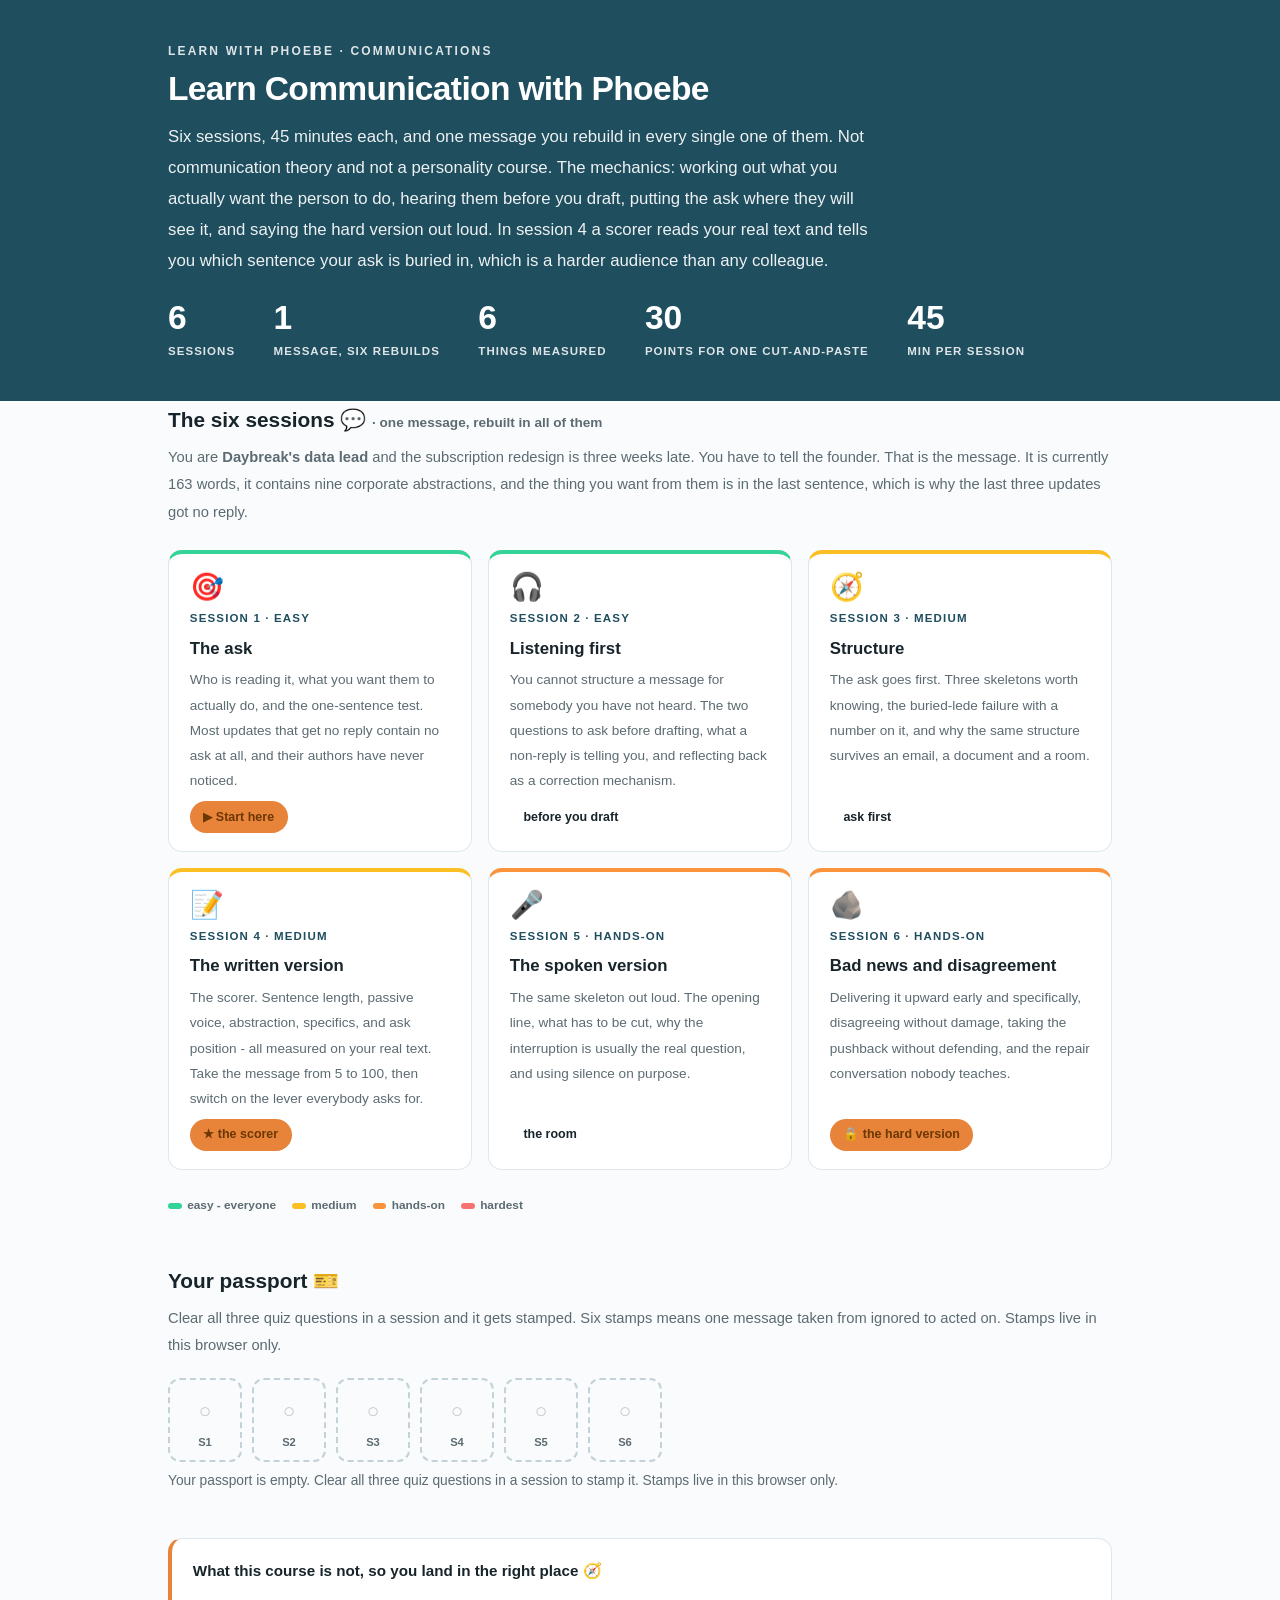
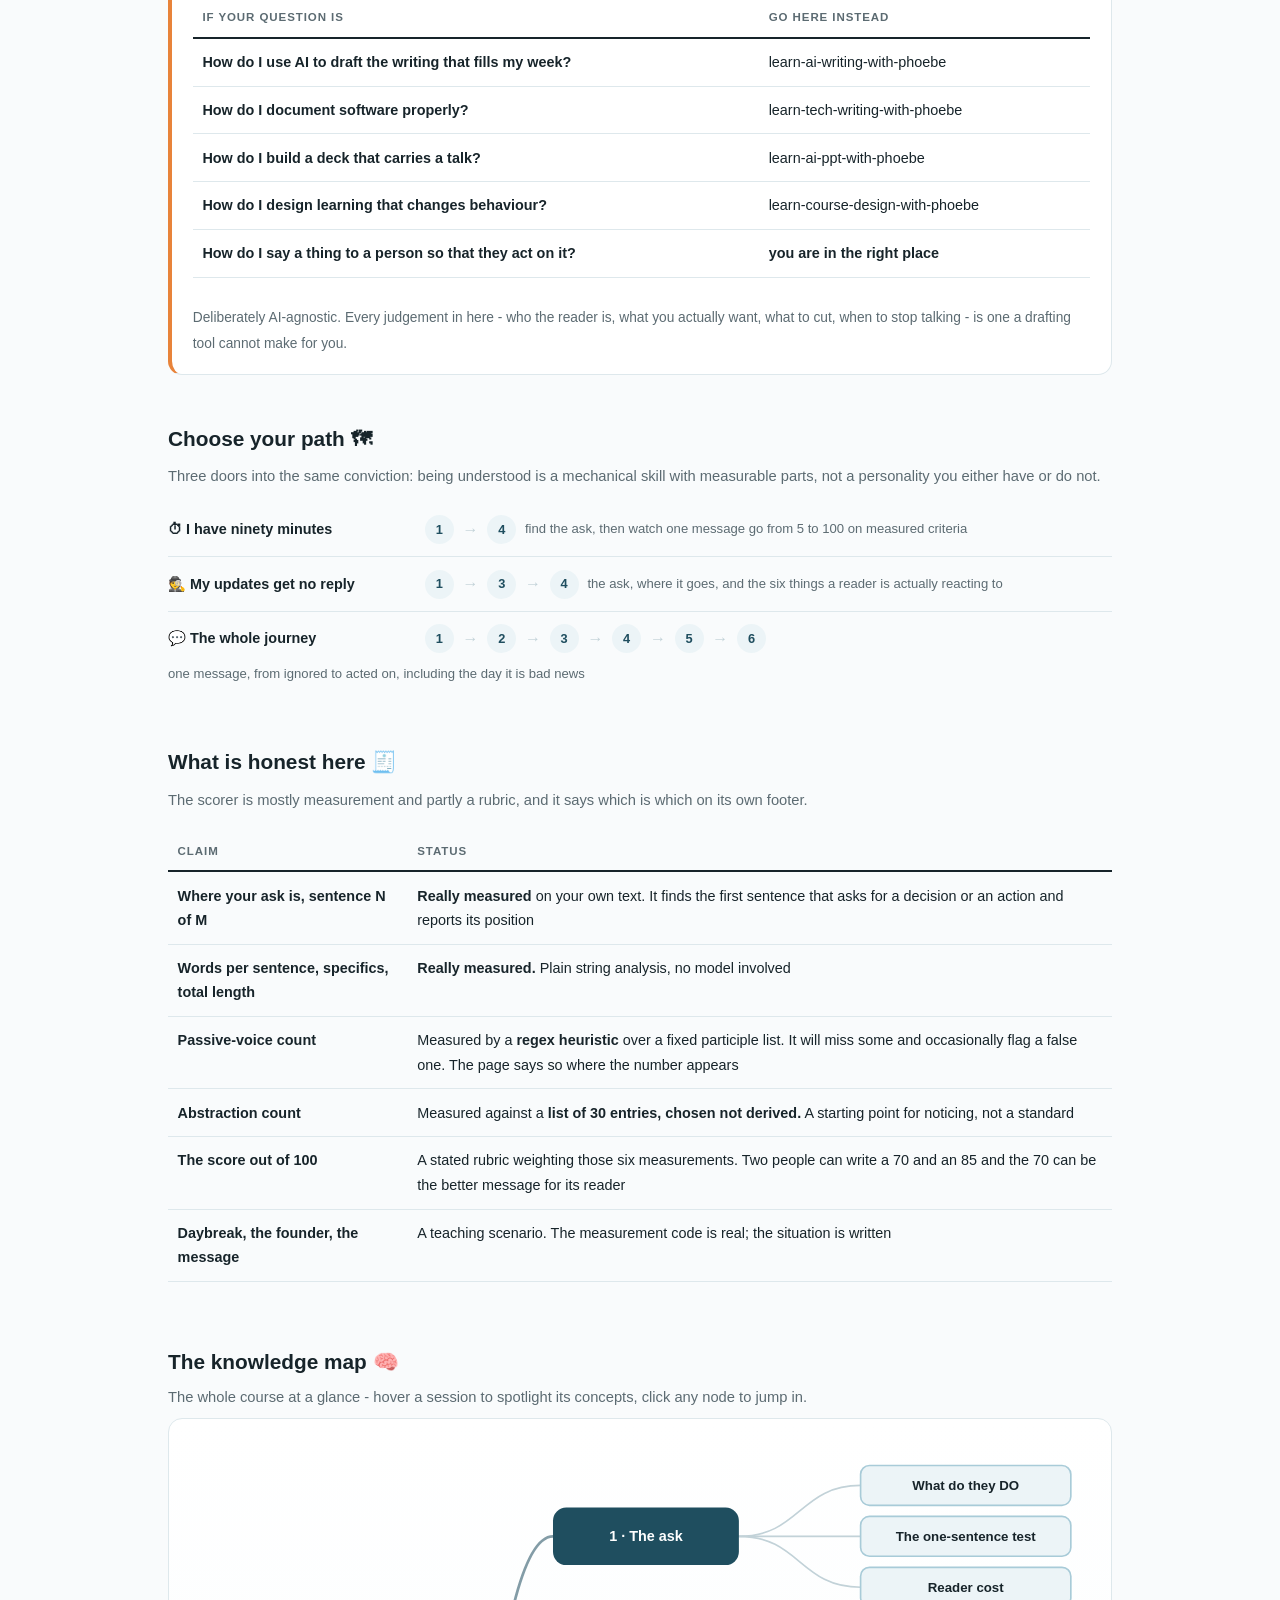
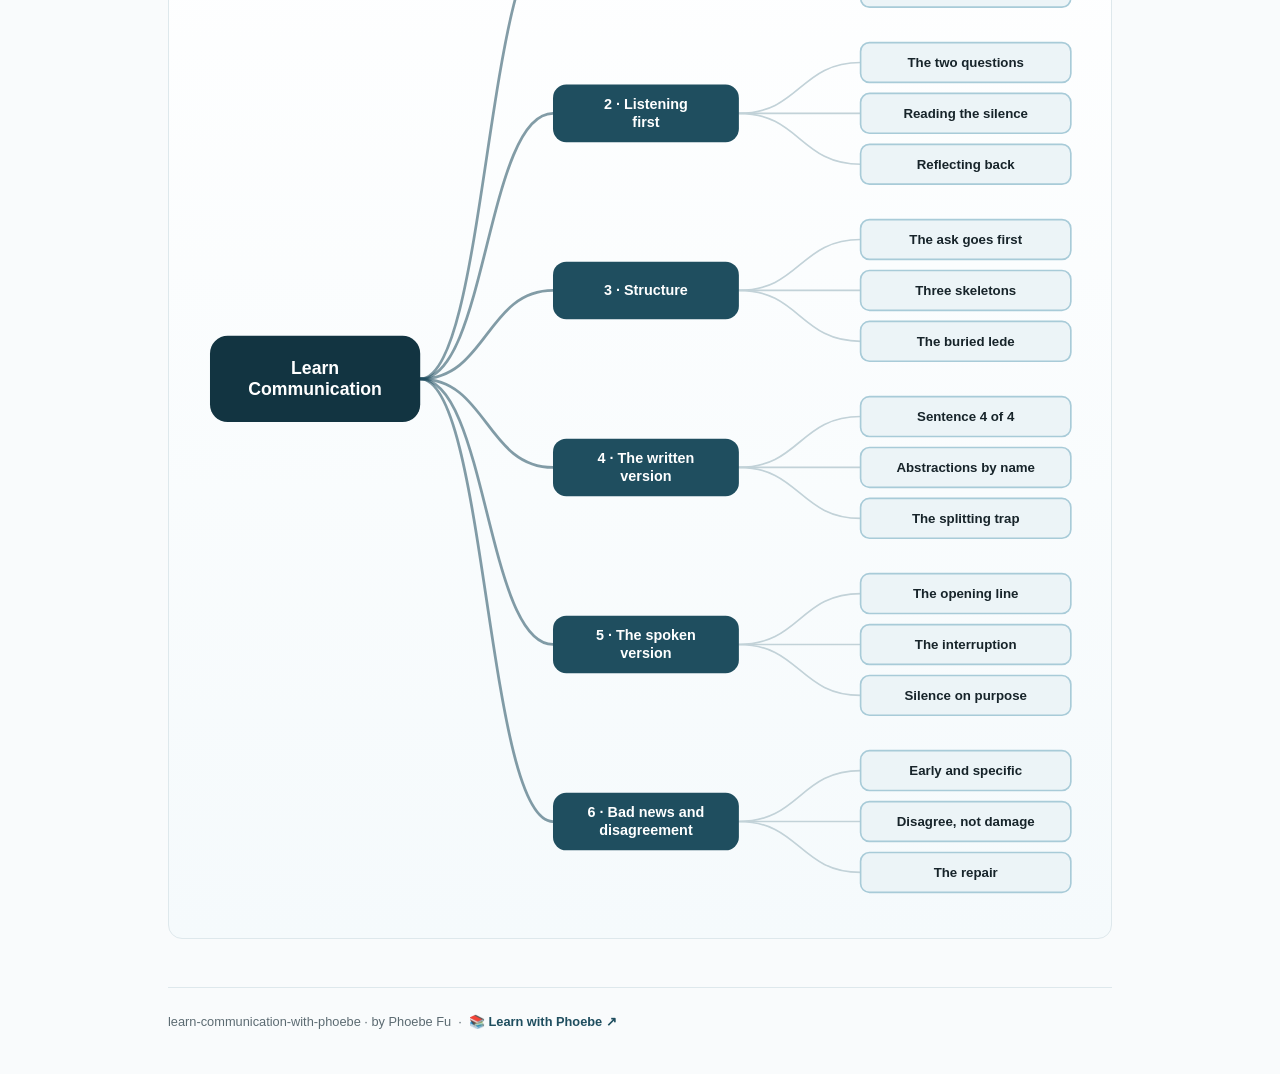
==== commit d9686696: "Landing page: remove the internal source-map path from the footer The landing page is the course's p" ====
--- a/index.html
+++ b/index.html
@@ -19,7 +19,7 @@
 <meta name="twitter:image" content="https://phoebefu6.github.io/learn-communication-with-phoebe/assets/og-cover.png">
 <!-- social:end -->
 <title>Learn Communication with Phoebe</title>
-<link rel="stylesheet" href="assets/style.css?v=2">
+<link rel="stylesheet" href="assets/style.css?v=3">
 <style>
 
   .stats-row { display: flex; gap: 2.4rem; margin-top: 1.5rem; flex-wrap: wrap; }
@@ -228,7 +228,6 @@
 
   <footer class="pagefoot">
     <span>learn-communication-with-phoebe &middot; by Phoebe Fu &nbsp;&middot;&nbsp; &#128218; <a href="https://phoebefu6.github.io/learn-with-phoebe/">Learn with Phoebe &#8599;</a></span>
-    <span>Source map with every number: <span class="mono">materials/official-course-map.md</span></span>
   </footer>
 
 </main>
@@ -271,7 +270,7 @@
   ]
 };
 </script>
-<script src="assets/mindmap.js?v=2"></script>
-<script src="assets/app.js?v=2"></script>
+<script src="assets/mindmap.js?v=3"></script>
+<script src="assets/app.js?v=3"></script>
 </body>
 </html>
--- a/assets/style.css
+++ b/assets/style.css
@@ -76,6 +76,33 @@
 .chip.time { background: var(--ink); color: #fff; font-variant-numeric: tabular-nums; }
 
 
+/* ---------- agenda band ----------
+   Recovered 2026-09-02. These six repos were scaffolded from a stylesheet that had
+   lost this block, so .agenda rendered as run-on inline text ~700px tall inside the
+   masthead. 87 of 93 repos carry it; these were the exception, and they were also the
+   six the estate sweep could not see. See course-builder/references/field-notes.md.
+
+   .a3 does NOT reuse the donor's `color: var(--amber-ink)`: that pair falls below
+   4.5:1 against --amber in all six palettes, which is the same failure the sweep
+   flags on the wellbeing courses. The literal below is the darkest tone of this
+   repo's own amber-ink that clears 4.5:1, so the band stays bright. Recompute it if
+   --amber changes. */
+.agenda {
+  display: flex;
+  border-radius: 999px;
+  overflow: hidden;
+  margin: 1.4rem 0 0;
+  font-size: .72rem;
+  font-weight: 600;
+  text-align: center;
+  color: #fff;
+}
+.agenda span { padding: .45rem .3rem; white-space: nowrap; overflow: hidden; text-overflow: ellipsis; }
+.agenda .a1 { background: var(--indigo-deep); }
+.agenda .a2 { background: var(--indigo-mid); }
+.agenda .a3 { background: var(--amber); color: #532B02; }
+.agenda .a4 { background: var(--indigo-soft); color: var(--ink); }
+
 /* ---------- toolbar ---------- */
 .toolbar {
   position: sticky;
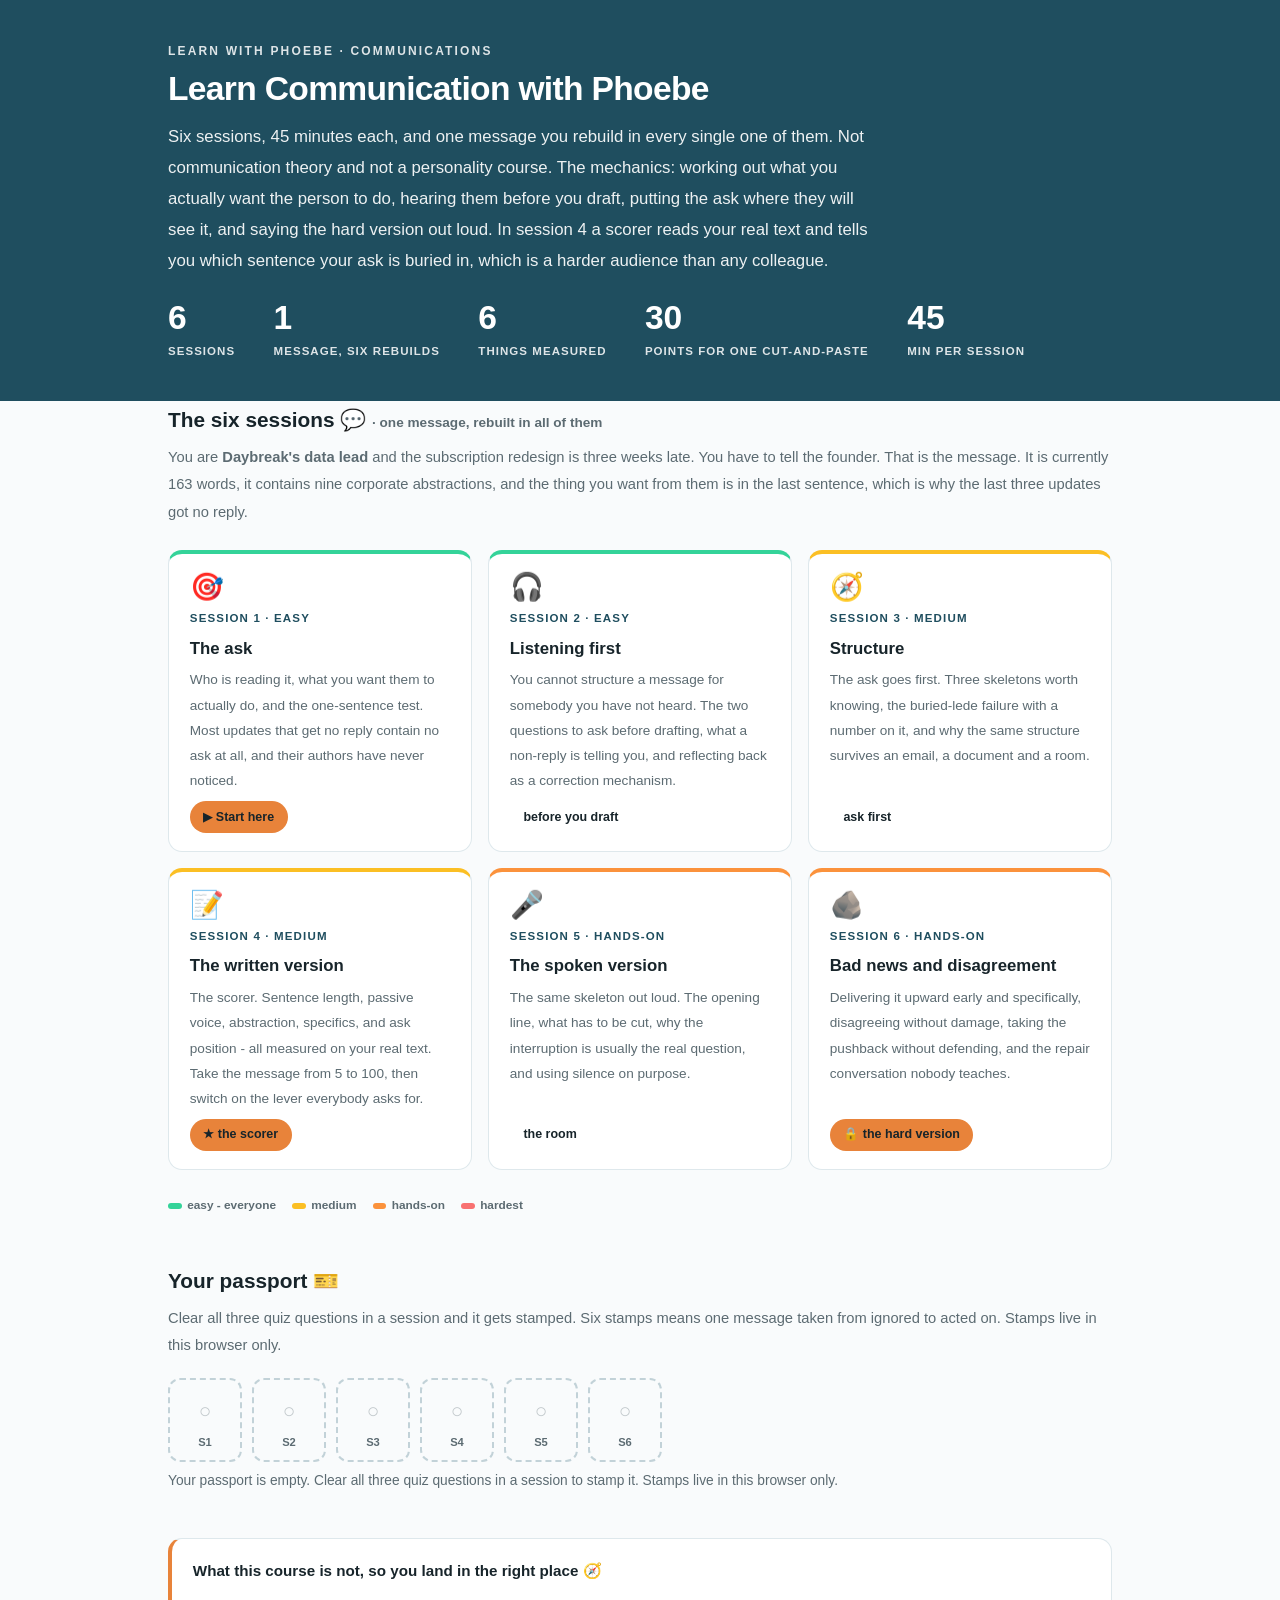
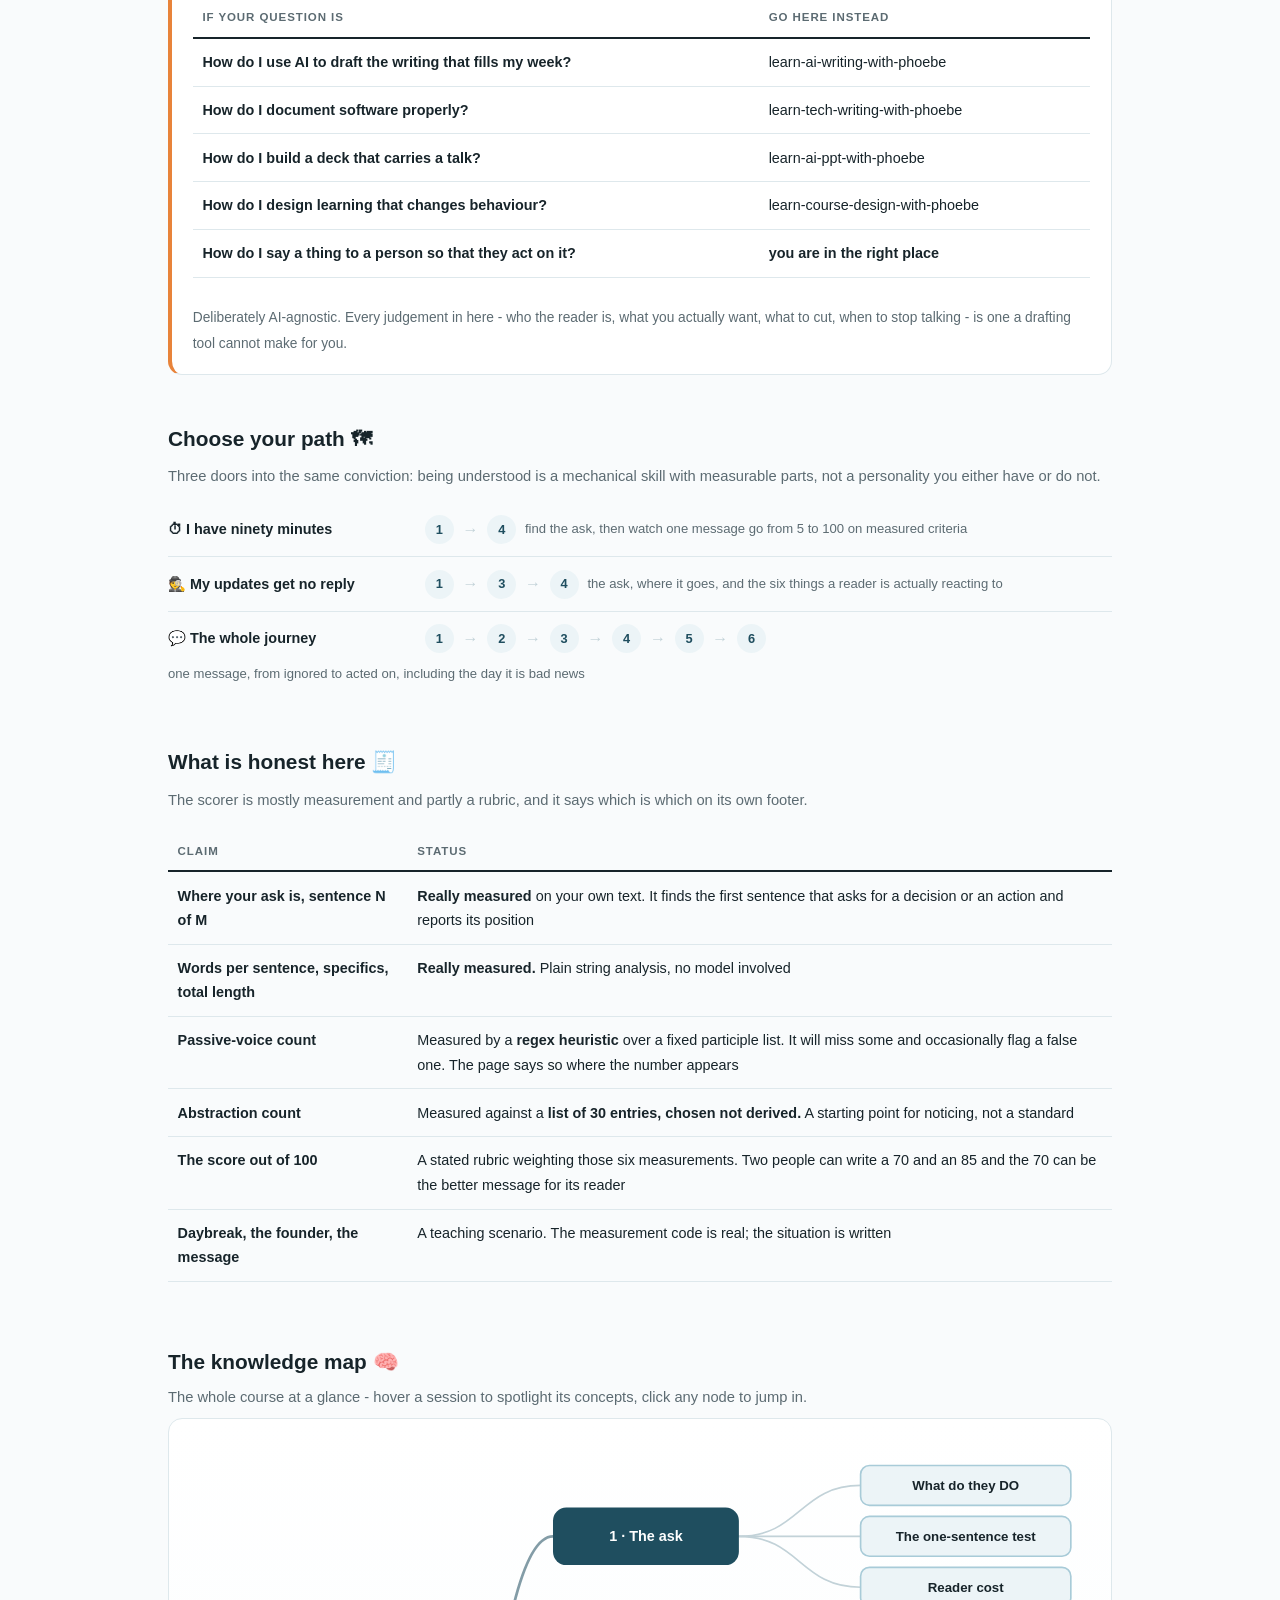
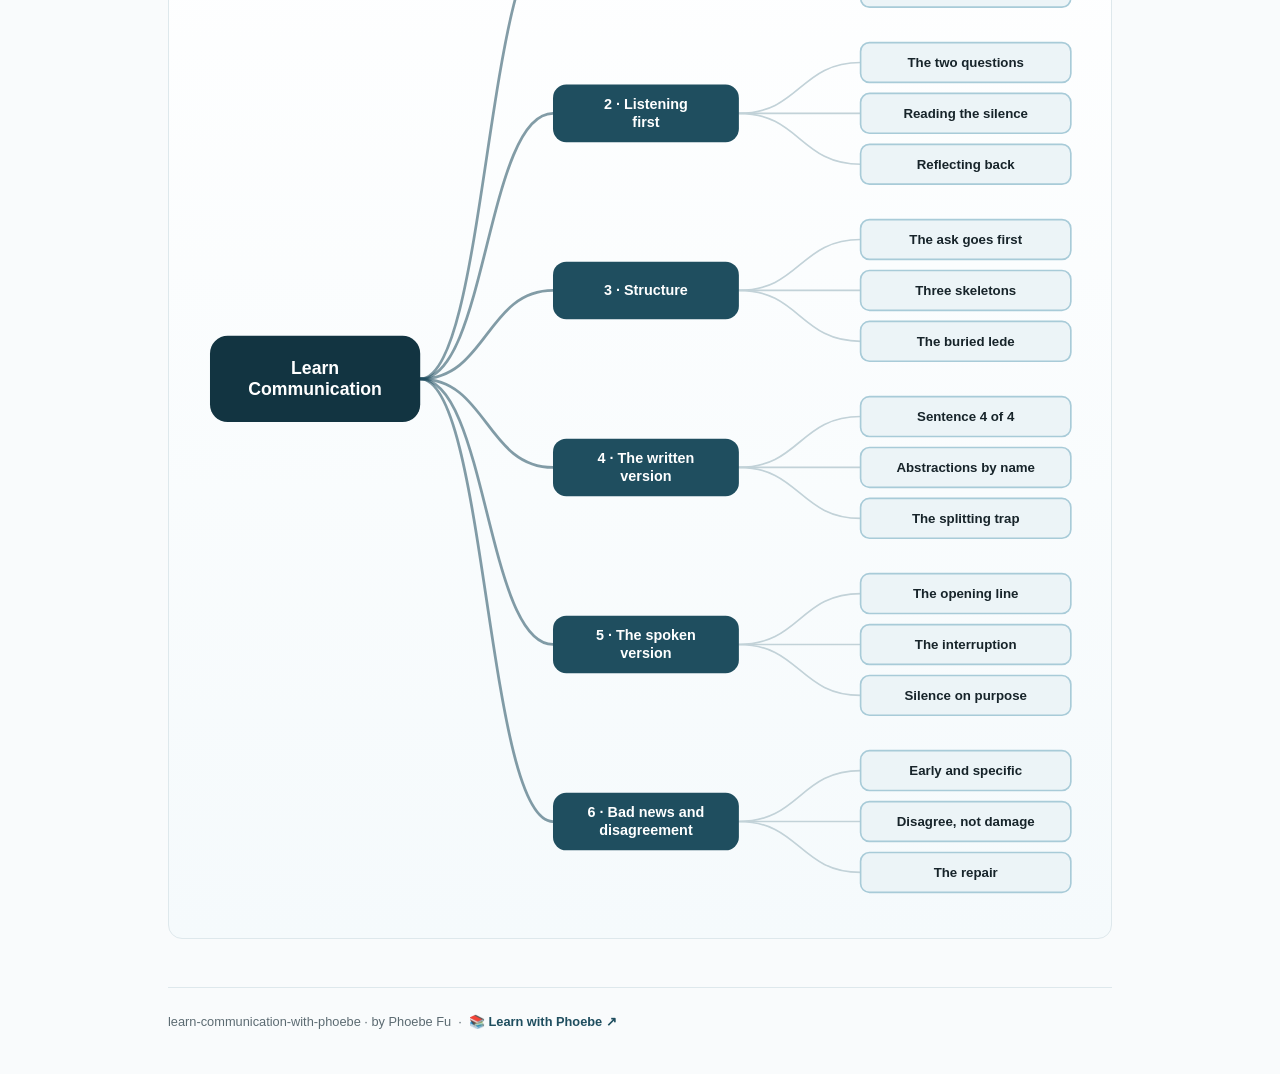
==== commit 96732714: "Fix unreadable pills and labels: the course's own ink on the amber fill The "Real world" pill, build" ====
--- a/index.html
+++ b/index.html
@@ -19,7 +19,7 @@
 <meta name="twitter:image" content="https://phoebefu6.github.io/learn-communication-with-phoebe/assets/og-cover.png">
 <!-- social:end -->
 <title>Learn Communication with Phoebe</title>
-<link rel="stylesheet" href="assets/style.css?v=3">
+<link rel="stylesheet" href="assets/style.css?v=6">
 <style>
 
   .stats-row { display: flex; gap: 2.4rem; margin-top: 1.5rem; flex-wrap: wrap; }
--- a/assets/style.css
+++ b/assets/style.css
@@ -113,8 +113,9 @@
   border-bottom: 1px solid var(--hairline);
   padding: .55rem 0;
 }
-.toolbar .wrap { display: flex; align-items: center; gap: .6rem; }
-.toolbar .crumb { font-size: .8rem; color: var(--muted); font-weight: 600; margin-right: auto; }
+.toolbar .wrap { display: flex; align-items: center; gap: .5rem; flex-wrap: nowrap; }
+.toolbar .crumb { font-size: .8rem; color: var(--muted); font-weight: 600; margin-right: auto; min-width: 0; white-space: nowrap; overflow: hidden; text-overflow: ellipsis; }
+.toolbar .btn { white-space: nowrap; flex: none; padding: .38rem .8rem; font-size: .78rem; line-height: 1.2; }
 .toolbar .crumb a { color: var(--indigo); text-decoration: none; }
 .btn {
   border: 1px solid var(--hairline);
@@ -234,7 +235,7 @@
 .pill.solid { background: var(--indigo); color: #fff; }
 .pill.light { background: var(--indigo-50); color: var(--indigo); }
 .pill.inkpill { background: var(--ink); color: #fff; }
-.pill.amber, .pill.peach { background: var(--amber); color: var(--amber-ink); }
+.pill.amber, .pill.peach { background: var(--amber); color: var(--ink); }
 .pill.bare { color: var(--faint); }
 
 /* ---------- 4D grid ---------- */
@@ -292,7 +293,7 @@
   padding: .15rem .7rem;
 }
 .prompt-box.bad .label { background: var(--faint); color: var(--ink); }
-.prompt-box.good .label { background: var(--amber); color: var(--amber-ink); }
+.prompt-box.good .label { background: var(--amber); color: var(--ink); }
 .copy-btn {
   position: absolute;
   top: .7rem;
@@ -309,16 +310,20 @@
   transition: background .15s ease;
 }
 .copy-btn:hover { background: rgba(255,255,255,.22); }
-.copy-btn.copied { background: var(--amber); border-color: var(--amber); color: var(--amber-ink); }
+.copy-btn.copied { background: var(--amber); border-color: var(--amber); color: var(--ink); }
 
 /* ---------- demo steps ---------- */
 .steps { counter-reset: step; margin: .6rem 0 1rem; }
 .step {
-  display: flex;
-  gap: .9rem;
+  display: grid;
+  grid-template-columns: max-content minmax(0, 1fr);
+  column-gap: .9rem;
+  row-gap: .2rem;
   padding: .85rem 0;
   border-bottom: .5px solid var(--hairline);
 }
+.step > * { grid-column: 2; min-width: 0; }
+.step > .prompt-box { margin: .8rem 0 .4rem; }
 .step:last-child { border-bottom: none; }
 .step::before {
   counter-increment: step;
@@ -357,7 +362,7 @@
 .callout.example .ex-pill {
   display: inline-block;
   background: var(--amber);
-  color: var(--amber-ink);
+  color: var(--ink);
   border-radius: 999px;
   padding: .15rem .7rem;
   font-size: .68rem;
@@ -699,7 +704,7 @@
   font-family: inherit; transition: all .14s ease; white-space: nowrap;
 }
 .sql-btn:hover { background: rgba(255,255,255,.2); }
-.sql-btn.sql-run { background: var(--amber); color: var(--amber-ink); border-color: var(--amber); }
+.sql-btn.sql-run { background: var(--amber); color: var(--ink); border-color: var(--amber); }
 .sql-btn.sql-run:hover { filter: brightness(1.05); }
 .sql-label {
   display: block;
@@ -822,7 +827,10 @@
   /* 44px tap targets */
   details.card summary { min-height: 44px; }
   .qopt { min-height: 44px; display: flex; align-items: center; padding: .7rem .9rem; }
-  .toolbar .btn, .pagefoot a { min-height: 44px; display: inline-flex; align-items: center; }
+  .toolbar .btn, .pagefoot a { min-height: 44px; display: inline-flex; align-items: center; justify-content: center; }
+  .toolbar .crumb, .toolbar #zoom-toggle { display: none; }
+  .toolbar .btn { flex: 1 1 0; padding: .3rem .4rem; font-size: .72rem; }
+  table.clean { display: block; overflow-x: auto; -webkit-overflow-scrolling: touch; }
 }
 
 @media (max-width: 640px) {
@@ -950,7 +958,7 @@
   z-index: 2;
 }
 .hs-pin:hover { transform: translate(-50%, -50%) scale(1.18); }
-.hs-pin.on { background: var(--amber); color: var(--amber-ink); }
+.hs-pin.on { background: var(--amber); color: var(--ink); }
 .hs-pin::before {
   content: ""; position: absolute; inset: -7px; border-radius: 999px;
   border: 2px solid var(--indigo); opacity: 0;
@@ -1096,7 +1104,7 @@
   padding: 4px 11px; border-radius: 999px;
   background: rgba(255,255,255,.15);
 }
-.stakes-read .sk-delta.good { background: var(--amber); color: var(--amber-ink); }
+.stakes-read .sk-delta.good { background: var(--amber); color: var(--ink); }
 .stakes-read .sk-delta.bad { background: #FCA5A5; color: #7f1d1d; }
 
 /* --- 6. scorecard: halfway self-grade ------------------ */
@@ -1132,7 +1140,7 @@
   background: var(--indigo-50); color: var(--indigo-deep);
   border: 1px solid var(--indigo-soft); cursor: default;
 }
-.pp-pill.full { background: var(--amber); color: var(--amber-ink); border-color: var(--amber); }
+.pp-pill.full { background: var(--amber); color: var(--ink); border-color: var(--amber); }
 .pp-strip { display: flex; gap: 10px; flex-wrap: wrap; margin: 18px 0 6px; }
 .pp-stamp {
   display: flex; flex-direction: column; align-items: center; gap: 6px;
@@ -1159,7 +1167,7 @@
   display: inline-block; margin-bottom: 7px;
   font: 800 0.68rem Inter, sans-serif; letter-spacing: .07em;
   text-transform: uppercase; padding: 3px 10px; border-radius: 999px;
-  background: var(--amber); color: var(--amber-ink);
+  background: var(--amber); color: var(--ink);
 }
 
 /* --- mobile floor (desktop is the product) ------------- */
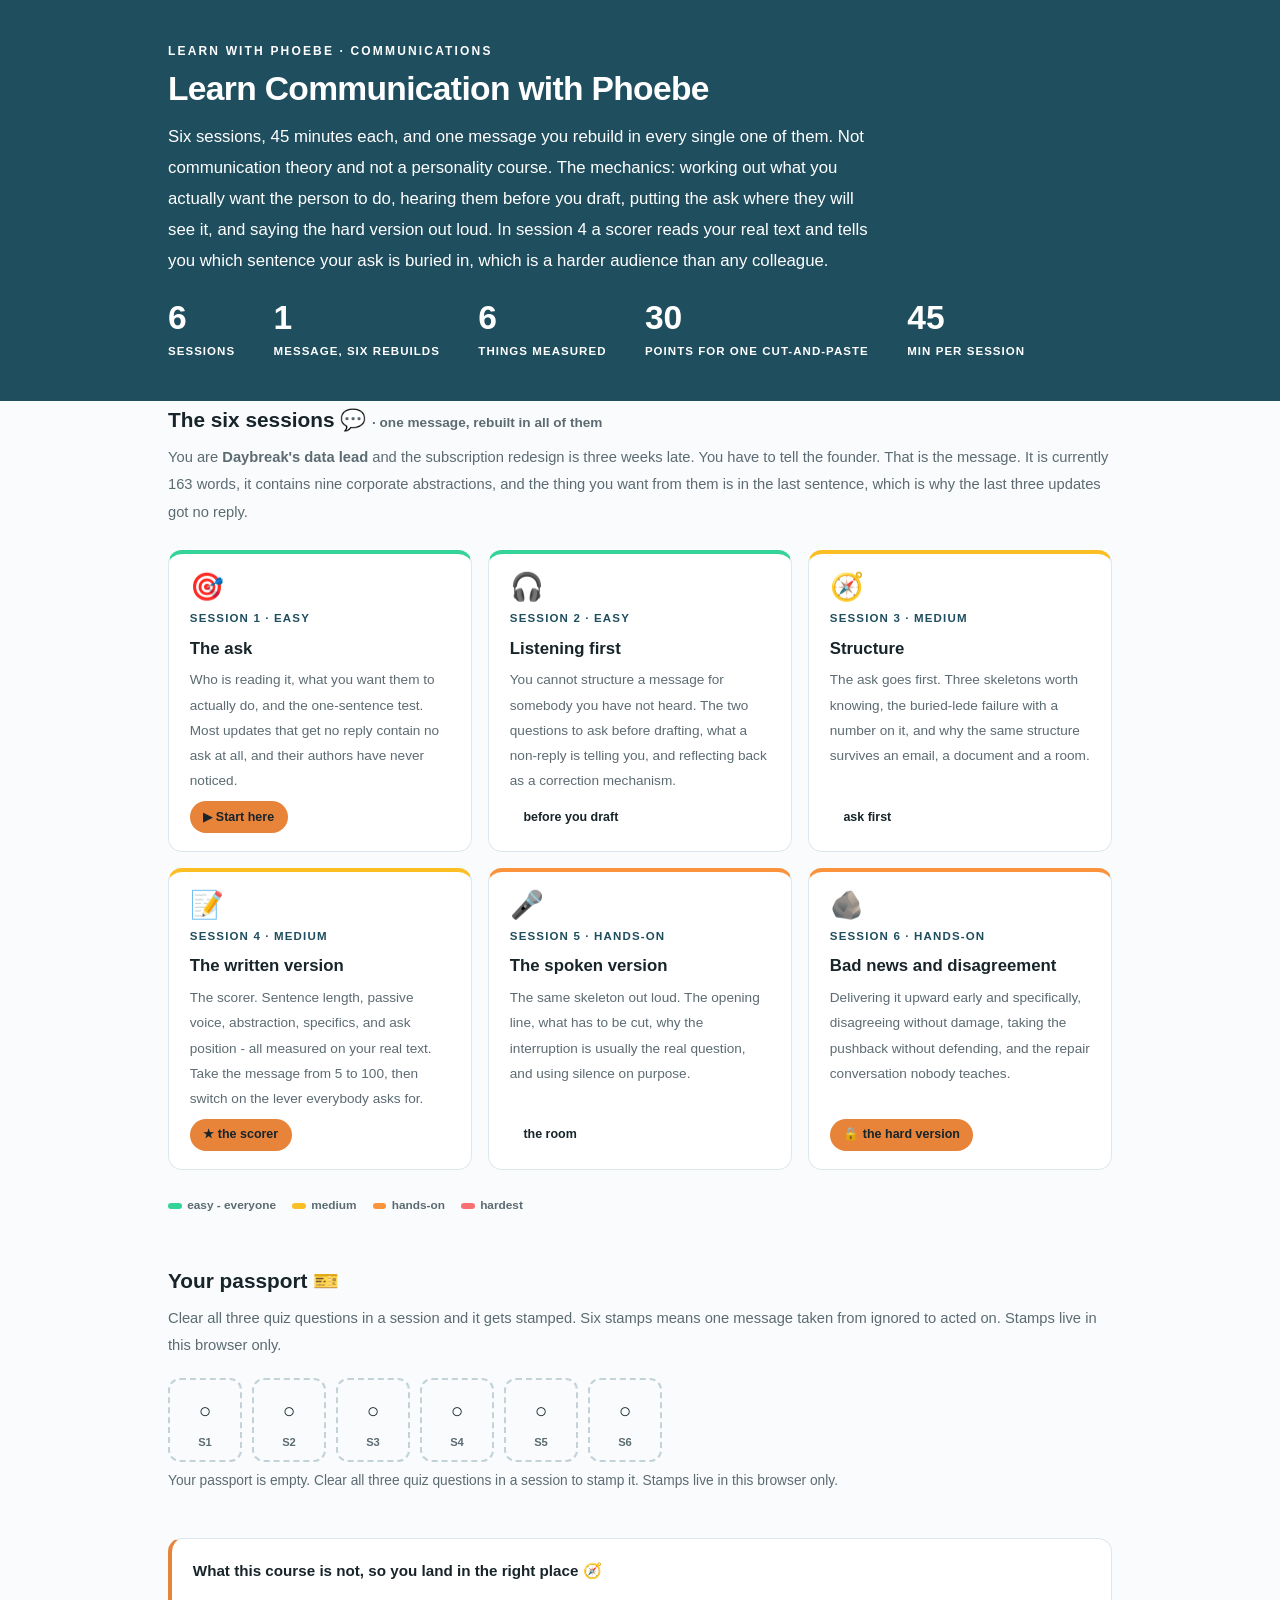
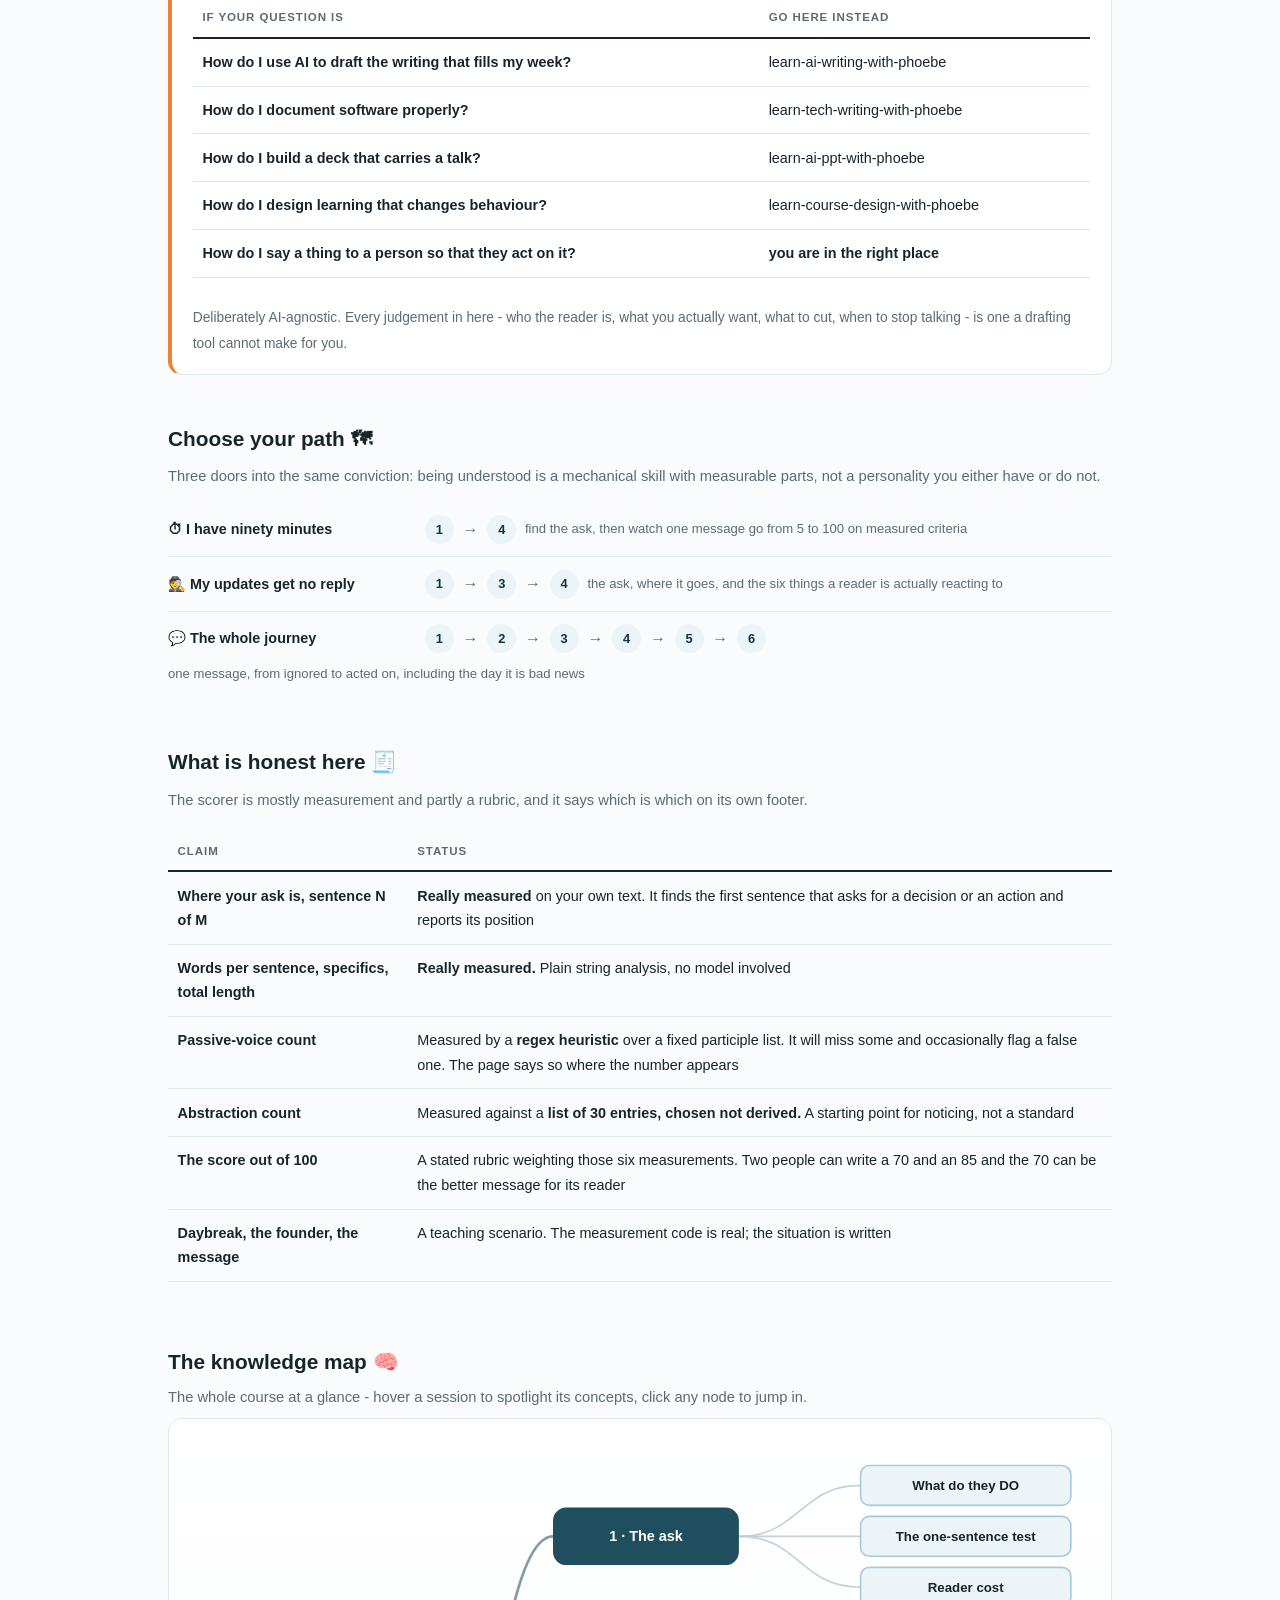
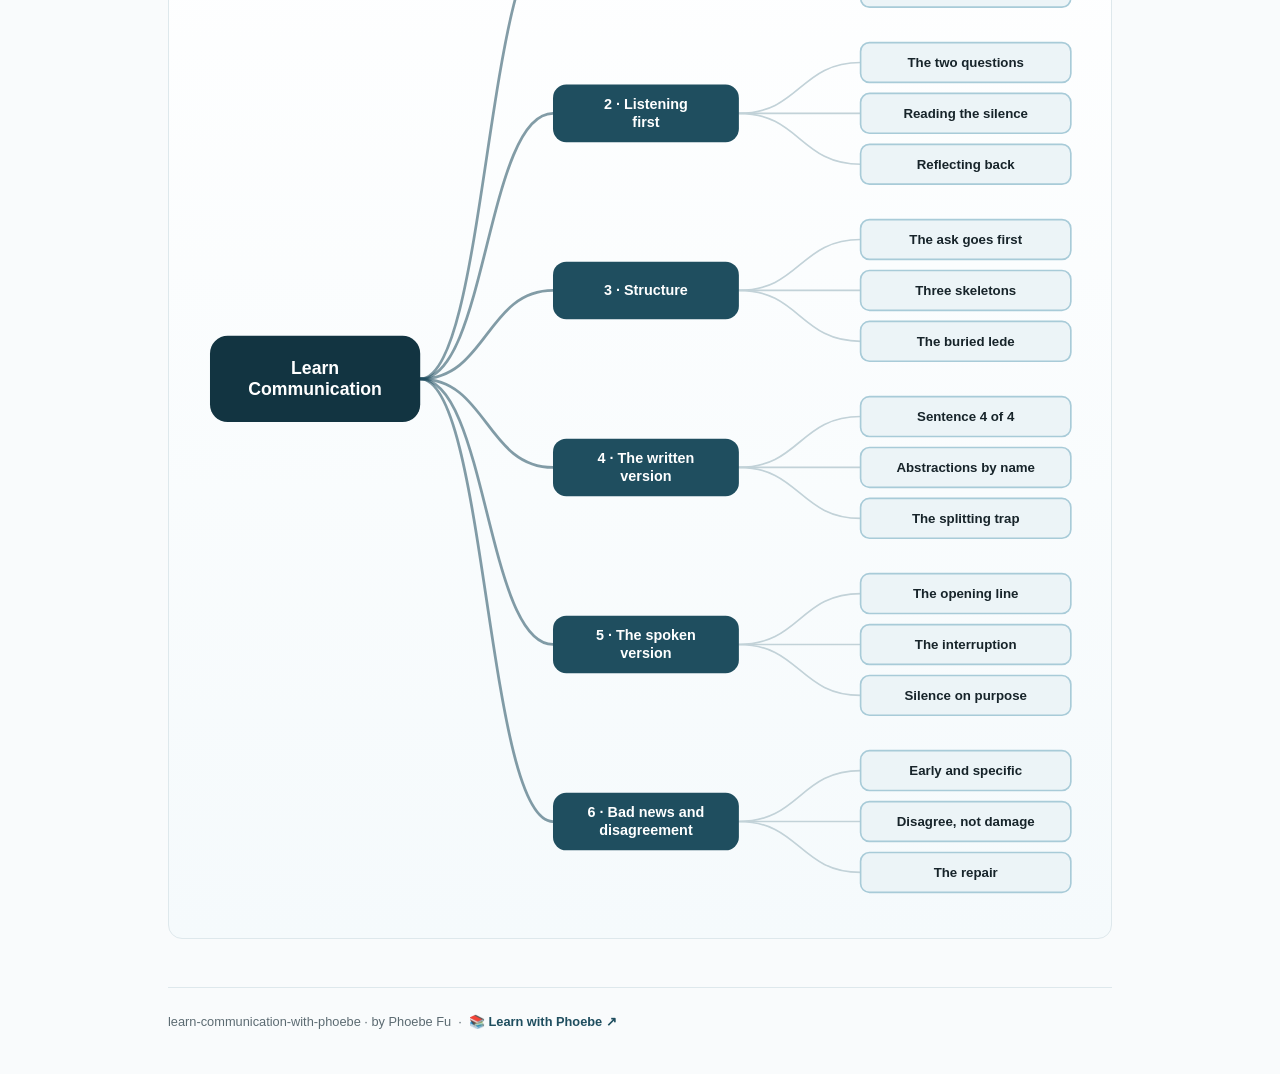
==== commit 4f784ccc: "Light surfaces everywhere: lightbox, cheat panel, code boxes; contrast and phone-width fixes Every d" ====
--- a/index.html
+++ b/index.html
@@ -19,12 +19,12 @@
 <meta name="twitter:image" content="https://phoebefu6.github.io/learn-communication-with-phoebe/assets/og-cover.png">
 <!-- social:end -->
 <title>Learn Communication with Phoebe</title>
-<link rel="stylesheet" href="assets/style.css?v=6">
+<link rel="stylesheet" href="assets/style.css?v=22">
 <style>
 
   .stats-row { display: flex; gap: 2.4rem; margin-top: 1.5rem; flex-wrap: wrap; }
   .stat b { display: block; font-size: 2.1rem; font-weight: 800; line-height: 1.05; font-variant-numeric: tabular-nums; }
-  .stat span { font-size: .72rem; opacity: .85; text-transform: uppercase; letter-spacing: .09em; font-weight: 600; }
+  .stat span { font-size: .72rem; opacity: 1; text-transform: uppercase; letter-spacing: .09em; font-weight: 600; }
 
   .course-grid { display: grid; grid-template-columns: repeat(auto-fit, minmax(17rem, 1fr)); gap: 1rem; margin-top: 1.5rem; }
   .course-card {
@@ -57,9 +57,9 @@
   .path { display: flex; gap: .55rem; align-items: center; padding: .75rem 0; border-bottom: .5px solid var(--hairline); flex-wrap: wrap; }
   .path:last-child { border-bottom: none; }
   .path b { min-width: 15.5rem; font-size: .9rem; }
-  .path .pstep { background: var(--indigo-50); color: var(--indigo); border-radius: 999px; padding: .16rem .68rem; font-weight: 700; font-size: .8rem; text-decoration: none; transition: all .12s ease; }
+  .path .pstep { background: var(--indigo-50); color: var(--indigo-deep); border-radius: 999px; padding: .16rem .68rem; font-weight: 700; font-size: .8rem; text-decoration: none; transition: all .12s ease; }
   .path .pstep:hover { background: var(--indigo); color: #fff; }
-  .path .parr { color: var(--faint); font-weight: 700; }
+  .path .parr { color: var(--muted); font-weight: 700; }
 
   .mm-section { margin-top: 1.6rem; }
   .mm-section h2 { font-size: 1.3rem; font-weight: 800; margin-bottom: .2rem; }
@@ -271,6 +271,6 @@
 };
 </script>
 <script src="assets/mindmap.js?v=3"></script>
-<script src="assets/app.js?v=3"></script>
+<script src="assets/app.js?v=22"></script>
 </body>
 </html>
--- a/assets/style.css
+++ b/assets/style.css
@@ -16,8 +16,8 @@
   --amber-ink: #6B3703;
   --amber-50: #FDF2E7;
   --paper: #F9FBFC;
-  --code-bg: #10222A;
-  --code-ink: #DCE9EE;
+  --code-bg: #ECF4F7;
+  --code-ink: #17242A;
   --radius: 14px;
 }
 
@@ -47,7 +47,7 @@
   font-size: .75rem;
   letter-spacing: .18em;
   text-transform: uppercase;
-  opacity: .85;
+  opacity: 1;
   font-weight: 600;
 }
 .masthead h1 {
@@ -58,7 +58,7 @@
   letter-spacing: -.02em;
 }
 .masthead h1 .accent { color: inherit; }
-.masthead .sub { font-size: 1.05rem; opacity: .92; max-width: 44rem; }
+.masthead .sub { font-size: 1.05rem; opacity: 1; max-width: 44rem; }
 
 .chip-row { display: flex; flex-wrap: wrap; gap: .5rem; margin-top: 1.1rem; }
 .chip {
@@ -72,7 +72,7 @@
   white-space: nowrap;
 }
 .chip.level { background: #fff; color: var(--indigo); }
-.chip.audience { background: rgba(255,255,255,.16); color: #fff; border: 1px solid rgba(255,255,255,.35); }
+.chip.audience { background: rgba(255,255,255,.08); color: #fff; border: 1px solid rgba(255,255,255,.35); }
 .chip.time { background: var(--ink); color: #fff; font-variant-numeric: tabular-nums; }
 
 
@@ -236,7 +236,7 @@
 .pill.light { background: var(--indigo-50); color: var(--indigo); }
 .pill.inkpill { background: var(--ink); color: #fff; }
 .pill.amber, .pill.peach { background: var(--amber); color: var(--ink); }
-.pill.bare { color: var(--faint); }
+.pill.bare { color: var(--muted); }
 
 /* ---------- 4D grid ---------- */
 .grid-2 { display: grid; grid-template-columns: repeat(auto-fit, minmax(15rem, 1fr)); gap: .8rem; margin: .5rem 0 1rem; }
@@ -265,10 +265,11 @@
 table.clean td:first-child { font-weight: 600; }
 
 /* ---------- prompt boxes ---------- */
-.prompt-box {
+.prompt-box{
   position: relative;
-  background: var(--code-bg);
-  color: var(--code-ink);
+  background: #ECF4F7;
+  border: 1px solid #DEE8EC;
+  color: #17242A;
   border-radius: var(--radius);
   padding: 1.1rem 1.2rem;
   margin: 1rem 0 1.2rem;
@@ -278,12 +279,12 @@
   white-space: pre-wrap;
   word-break: break-word;
 }
-.prompt-box .label {
+.prompt-box .label{
   position: absolute;
   top: -0.7rem;
   left: 1rem;
-  background: var(--indigo);
-  color: #fff;
+  background: #1F4E5F;
+  color: #FFFFFF;
   font-family: "Inter", -apple-system, sans-serif;
   font-size: .68rem;
   font-weight: 700;
@@ -294,13 +295,13 @@
 }
 .prompt-box.bad .label { background: var(--faint); color: var(--ink); }
 .prompt-box.good .label { background: var(--amber); color: var(--ink); }
-.copy-btn {
+.copy-btn{
   position: absolute;
   top: .7rem;
   right: .7rem;
-  background: rgba(255,255,255,.1);
-  border: 1px solid rgba(255,255,255,.25);
-  color: #fff;
+  background: #FFFFFF;
+  border: 1px solid #DEE8EC;
+  color: #17242A;
   border-radius: 999px;
   padding: .25rem .8rem;
   font-size: .72rem;
@@ -309,7 +310,7 @@
   font-family: "Inter", -apple-system, sans-serif;
   transition: background .15s ease;
 }
-.copy-btn:hover { background: rgba(255,255,255,.22); }
+.copy-btn:hover { background: #DEE8EC; }
 .copy-btn.copied { background: var(--amber); border-color: var(--amber); color: var(--ink); }
 
 /* ---------- demo steps ---------- */
@@ -399,11 +400,11 @@
   gap: .4rem;
 }
 
-.lightbox {
+.lightbox{
   position: fixed;
   inset: 0;
   z-index: 100;
-  background: rgba(23,36,42,.9);
+  background: rgba(249,251,252,.97);
   display: none;
   align-items: center;
   justify-content: center;
@@ -411,8 +412,10 @@
   cursor: zoom-out;
 }
 .lightbox.open { display: flex; }
-.lightbox .inner {
+.lightbox .inner{
   background: #fff;
+  border: 1px solid #DEE8EC;
+  box-shadow: 0 10px 40px rgba(23,36,42,.14);
   border-radius: var(--radius);
   padding: 2rem;
   max-width: 94vw;
@@ -420,13 +423,12 @@
   overflow: auto;
 }
 .lightbox .inner svg, .lightbox .inner img { width: min(88vw, 70rem); height: auto; }
-.lightbox .close-hint {
+.lightbox .close-hint{
   position: fixed;
   top: 1rem; right: 1.4rem;
-  color: #fff;
+  color: #17242A;
   font-size: .8rem;
   font-weight: 600;
-  opacity: .8;
 }
 
 /* ---------- courses covered ---------- */
@@ -445,19 +447,20 @@
 .covered-row .note { margin-left: auto; color: var(--muted); font-size: .78rem; text-align: right; }
 
 /* ---------- cheat sheet footer ---------- */
-.cheat {
-  background: var(--ink);
-  color: #fff;
+.cheat{
+  background: #ECF4F7;
+  border: 1px solid #DEE8EC;
+  color: #17242A;
   border-radius: var(--radius);
   padding: 1.6rem 1.6rem 1.3rem;
   margin-top: 3rem;
 }
 .cheat h3 { font-size: 1.1rem; margin-bottom: 1rem; }
-.cheat h3 span { color: var(--indigo-soft); }
+.cheat h3 span { color: #1F4E5F; }
 .cheat .grid-2 { gap: 1rem; }
 .cheat .cheat-item { border-left: 3px solid var(--indigo-mid); padding-left: .8rem; }
-.cheat .cheat-item b { display: block; font-size: .85rem; color: var(--indigo-soft); }
-.cheat .cheat-item span { font-size: .82rem; opacity: .85; }
+.cheat .cheat-item b { display: block; font-size: .85rem; color: #123441; }
+.cheat .cheat-item span { font-size: .82rem; color: #5C6B72; }
 
 footer.pagefoot {
   border-top: 1px solid var(--hairline);
@@ -552,7 +555,7 @@
   margin-top: 1.1rem;
   flex-wrap: wrap;
 }
-.journey .jlabel { font-size: .7rem; font-weight: 700; text-transform: uppercase; letter-spacing: .09em; opacity: .8; margin-right: .3rem; }
+.journey .jlabel { font-size: .7rem; font-weight: 700; text-transform: uppercase; letter-spacing: .09em; opacity: 1; margin-right: .3rem; }
 .journey a {
   width: 1.7rem; height: 1.7rem;
   border-radius: 999px;
@@ -1150,7 +1153,7 @@
   transition: all .18s ease;
 }
 .pp-stamp:hover { border-color: var(--indigo-soft); }
-.pp-stamp i { font-size: 1.3rem; font-style: normal; opacity: .35; }
+.pp-stamp i { font-size: 1.3rem; font-style: normal; opacity: 1; }
 .pp-stamp b { font: 800 0.7rem Inter, sans-serif; }
 .pp-stamp.got {
   border-style: solid; border-color: var(--indigo);
@@ -1181,3 +1184,30 @@
   .tick-stage span { font-size: 0.68rem; }
   .pp-stamp { width: 62px; }
 }
+
+/* layout-patch-3: phone-width overflow (2026-10-10) */
+.sql-bar { flex-wrap: wrap; }
+@media (max-width: 480px) {
+  .covered-row { flex-wrap: wrap; }
+  .covered-row .note { margin-left: 0; text-align: left; flex-basis: 100%; }
+  details.card summary { flex-wrap: wrap; }
+  details.card summary .mini { white-space: normal; }
+  .wk, .sqlbox, .prompt-box, pre { max-width: 100%; overflow-x: auto; }
+  .mono, code, strong, .note { overflow-wrap: anywhere; }
+  select, input[type=range], label { max-width: 100%; }
+  canvas, svg, img { max-width: 100%; height: auto; }
+  .tree-kids, .tree-node-wrap, .tree-node, .rb-night, .al-row, .gd-field, .tl-row, .sl-row { max-width: 100%; overflow-x: auto; }
+  .tl-cols, .sl-cols, .bb-cols, .ev-cols, [class$="-cols"] { grid-template-columns: 1fr !important; display: grid; }
+  .tl-cols > *, .sl-cols > *, [class$="-cols"] > * { min-width: 0; max-width: 100%; }
+  .mono { white-space: normal; }
+  .er-w, .bb-lab, .tl-lev, .sl-lev { max-width: 100%; white-space: normal; }
+}
+/* contrast-patch-2b */
+.cheat a { color: var(--indigo-deep, var(--ink)); }
+.chip.audience { background: transparent; border-color: rgba(255,255,255,.55); }
+.masthead a, .masthead .sub a { color: #fff; text-decoration: underline; text-underline-offset: 2px; }
+.prompt-box b, .prompt-box strong { color: var(--indigo-deep, var(--ink)); }
+.prompt-box span, .prompt-box em, .prompt-box i { color: inherit; }
+.pp-stamp i { color: var(--ink); }
+/* contrast-patch-2c */
+.cl-modes button.on { color: var(--ink); } .cl i, .cl-part i { color: var(--muted); }
